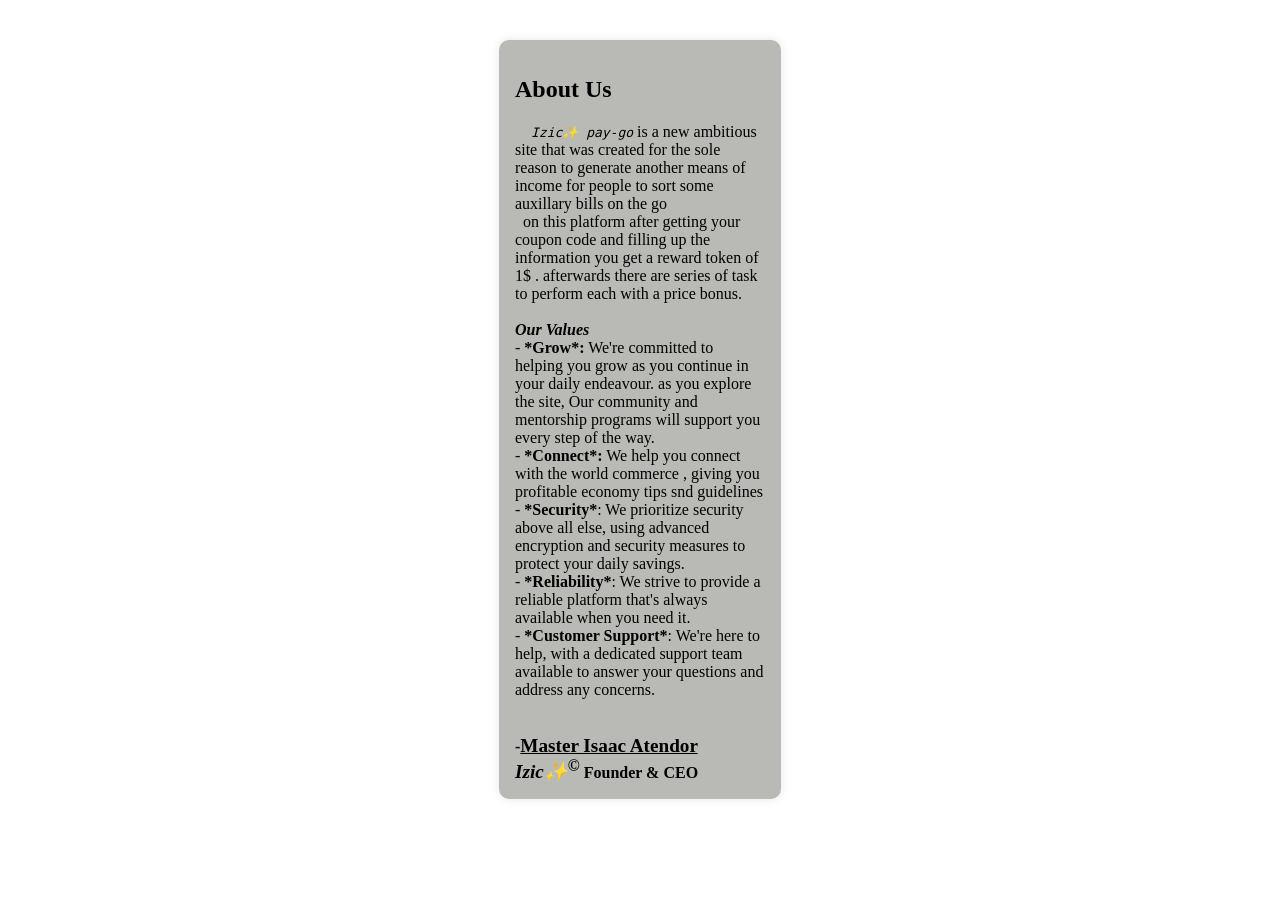
==== about.html @ 350840ff "Add files via upload" ====
<!DOCTYPE html>
<html lang="en">
<head>
    <meta charset="UTF-8">
    <meta name="viewport" content="width=device-width, initial-scale=1">
    <title>Page title</title>
    <link rel="stylesheet" href="syle.css">
</head>
<body>
       <main>
    <section id="about">
            <h1>About Us</h1>
 &nbsp &nbsp <em><kbd>Izic✨ pay-go</kbd></em> is a new ambitious site that was created for the sole reason to generate another means of income for  people to sort some auxillary bills on the go 
 <br>
 &nbsp on this platform after getting your   coupon code and filling up the information you get a reward token of 1$ . afterwards there are  series of task to perform each with a price bonus.
<br><br>
<em><b>Our Values</b></em>
<br>
- <b>*Grow*:</b> We're committed to helping you grow as you continue in your daily endeavour. as you explore the site,  Our community and mentorship programs will support you every step of the way.
<br>
- <b>*Connect*:</b> We help you connect with the world commerce , giving you profitable economy tips snd guidelines 

<br>
- <b>*Security*</b>: We prioritize security above all else, using advanced encryption and security measures to protect your daily savings.<br>
- <b> *Reliability*</b>: We strive to provide a reliable platform that's always available when you need it.<br>
- <b>*Customer Support*</b>: We're here to help, with a dedicated support team available to answer your questions and address any concerns.

<br>
<br><br>
<strong>
-<big><u>Master Isaac Atendor</u> <em>Izic✨<sup>©</sup></em></big> Founder & CEO </strong>
        </section>
        </main>
</body>
</html>



<style>
    main{
       display: flex;
      flex-direction: column;
      align-items: center;
      padding: 2em;
} 

  section{
  background-color: #24271751;
  padding: 1em;
  margin-bottom: 10px;
  border-radius: 10px;
  box-shadow: 0 0 10px rgba(0, 0, 0, 0.1);
  width: 250px;
} 
</style>
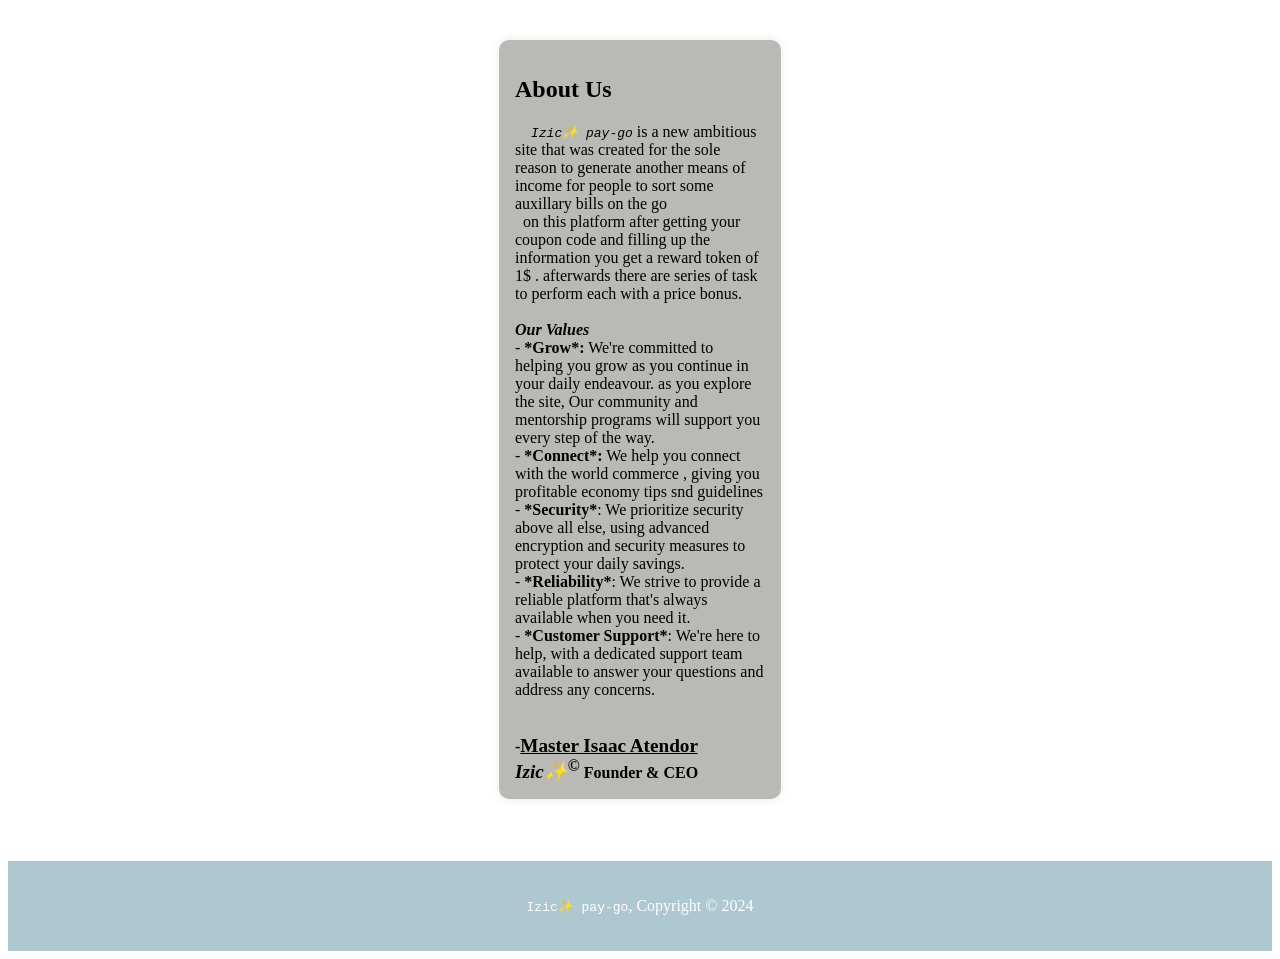
==== commit 4b50704a: "Add files via upload" ====
--- a/about.html
+++ b/about.html
@@ -3,7 +3,7 @@
 <head>
     <meta charset="UTF-8">
     <meta name="viewport" content="width=device-width, initial-scale=1">
-    <title>Page title</title>
+    <title>paying site</title>
     <link rel="stylesheet" href="syle.css">
 </head>
 <body>
@@ -31,6 +31,9 @@
 -<big><u>Master Isaac Atendor</u> <em>Izic✨<sup>©</sup></em></big> Founder & CEO </strong>
         </section>
         </main>
+        <footer>
+      <p><kbd>Izic✨ pay-go</kbd>, Copyright &copy; 2024</p>
+    </footer>
 </body>
 </html>
 
@@ -51,5 +54,12 @@
   border-radius: 10px;
   box-shadow: 0 0 10px rgba(0, 0, 0, 0.1);
   width: 250px;
+}
+footer{
+  padding:20px;
+  margin-top:20px;
+  color:#ffffff;
+  background-color: #aec8d1;
+  text-align: center;
 } 
 </style>
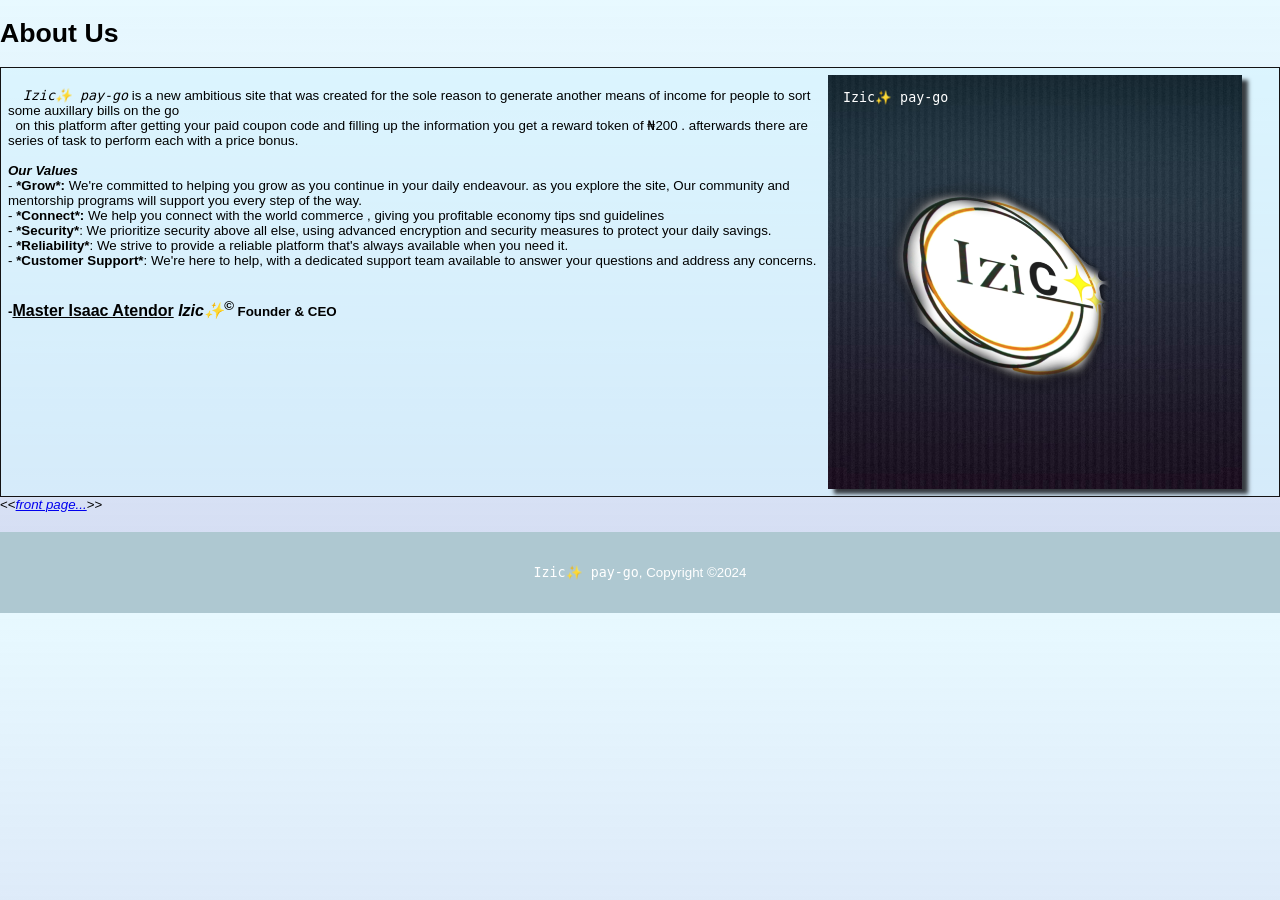
==== commit c06d8683: "Add files via upload" ====
--- a/about.html
+++ b/about.html
@@ -5,14 +5,19 @@
     <meta name="viewport" content="width=device-width, initial-scale=1">
     <title>paying site</title>
     <link rel="stylesheet" href="syle.css">
+    <link rel="icon" href="izic.jpg">
 </head>
 <body>
-       <main>
+   <hearder><h1>About Us</h1></header>
+  <header>
+    <div class="float"><kbd>Izic✨ pay-go</kbd></div>
+    <p>
+        <main>
     <section id="about">
-            <h1>About Us</h1>
+            
  &nbsp &nbsp <em><kbd>Izic✨ pay-go</kbd></em> is a new ambitious site that was created for the sole reason to generate another means of income for  people to sort some auxillary bills on the go 
  <br>
- &nbsp on this platform after getting your   coupon code and filling up the information you get a reward token of 1$ . afterwards there are  series of task to perform each with a price bonus.
+ &nbsp on this platform after getting your  paid coupon code and filling up the information you get a reward token of ₦200 . afterwards there are  series of task to perform each with a price bonus.
 <br><br>
 <em><b>Our Values</b></em>
 <br>
@@ -31,35 +36,53 @@
 -<big><u>Master Isaac Atendor</u> <em>Izic✨<sup>©</sup></em></big> Founder & CEO </strong>
         </section>
         </main>
+    </p>
+  </header>
+<<<a href="index.html"><i>front page...</i></a>>>
+       
         <footer>
-      <p><kbd>Izic✨ pay-go</kbd>, Copyright &copy; 2024</p>
-    </footer>
+      <p><kbd>Izic✨ pay-go</kbd>, Copyright &copy;2024</p>
+    </footer> 
 </body>
 </html>
 
-
+ 
 
 <style>
-    main{
-       display: flex;
-      flex-direction: column;
-      align-items: center;
-      padding: 2em;
-} 
+   body {
+    font-size: 10pt;
+    box-sizing: border-box;
+    margin: 0;
+    padding: 0;
+    font-family: Arial, Helvetica, sans-serif;
+  background: -moz-linear-gradient(top, #d5f4ff8f 0%, #c6d0eec4 100%); 
+  background: -webkit-linear-gradient(top, #d5f4ff8f 0%, #c6d0eec4 100%);
+ background: linear-gradient(top, #d5f4ff8f 0%, #c6d0eec4 100%);
+}
+header{
+  background: #d5f4ff8f;
+  padding: 7px;
+  border: 1px solid #131213;
+  display: flow-root;
+}
+.float{
+  background: #211924;
+  background-image: url('izic.jpg');
+  background-size: cover;
+  color: #fff;
+  padding: 15px;
+  height: 30vw;
+  width: 30vw;
+  float: right;
+  margin: 0 30px 0 10px;
+  box-shadow: 6px 5px 4px #1B1C20D9 ;
+}
 
-  section{
-  background-color: #24271751;
-  padding: 1em;
-  margin-bottom: 10px;
-  border-radius: 10px;
-  box-shadow: 0 0 10px rgba(0, 0, 0, 0.1);
-  width: 250px;
-}
-footer{
+  footer{
   padding:20px;
   margin-top:20px;
   color:#ffffff;
   background-color: #aec8d1;
   text-align: center;
 } 
-</style>+ </style> 
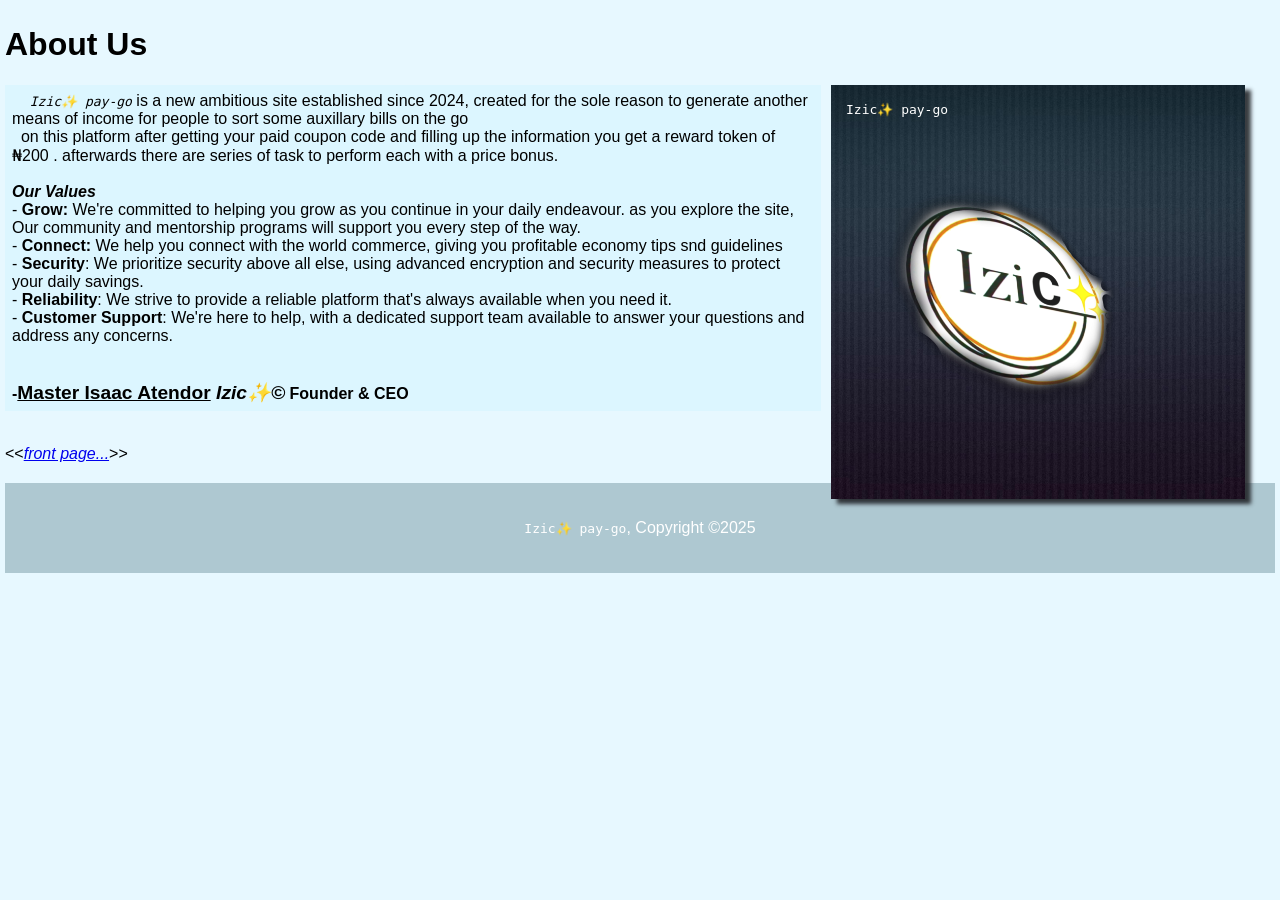
==== commit b22eca2c: "Add files via upload" ====
--- a/about.html
+++ b/about.html
@@ -1,88 +1,87 @@
 <!DOCTYPE html>
 <html lang="en">
+
 <head>
-    <meta charset="UTF-8">
-    <meta name="viewport" content="width=device-width, initial-scale=1">
-    <title>paying site</title>
-    <link rel="stylesheet" href="syle.css">
-    <link rel="icon" href="izic.jpg">
+   <meta charset="UTF-8">
+   <meta name="viewport" content="width=device-width, initial-scale=1">
+   <title>paying site</title>
+   <link rel="stylesheet" href="syle.css">
+   <link rel="icon" href="izic.jpg">
 </head>
+
 <body>
-   <hearder><h1>About Us</h1></header>
-  <header>
-    <div class="float"><kbd>Izic✨ pay-go</kbd></div>
-    <p>
-        <main>
-    <section id="about">
-            
- &nbsp &nbsp <em><kbd>Izic✨ pay-go</kbd></em> is a new ambitious site that was created for the sole reason to generate another means of income for  people to sort some auxillary bills on the go 
- <br>
- &nbsp on this platform after getting your  paid coupon code and filling up the information you get a reward token of ₦200 . afterwards there are  series of task to perform each with a price bonus.
-<br><br>
-<em><b>Our Values</b></em>
-<br>
-- <b>*Grow*:</b> We're committed to helping you grow as you continue in your daily endeavour. as you explore the site,  Our community and mentorship programs will support you every step of the way.
-<br>
-- <b>*Connect*:</b> We help you connect with the world commerce , giving you profitable economy tips snd guidelines 
+      <h1>About Us</h1>
+         <div class="float"><kbd>Izic✨ pay-go</kbd></div>
+         <p>
+         <main>
+            <section id="about">
+               
+               &nbsp &nbsp <em><kbd>Izic✨ pay-go</kbd></em> is a new ambitious site established since 2024,  created for the sole reason to generate another means of income for people to sort some auxillary bills on the go
+               <br>
+               &nbsp on this platform after getting your paid coupon code and filling up the information you get a reward token of ₦200 . afterwards there are series of task to perform each with a price bonus.
+               <br><br>
+               <em><b>Our Values</b></em>
+               <br>
+               - <b>Grow:</b> We're committed to helping you grow as you continue in your daily endeavour. as you explore the site, Our community and mentorship programs will support you every step of the way.
+               <br>
+               - <b>Connect:</b> We help you connect with the world commerce, giving you profitable economy tips snd guidelines
+               
+               <br>
+               - <b>Security</b>: We prioritize security above all else, using advanced encryption and security measures to protect your daily savings.<br>
+               - <b> Reliability</b>: We strive to provide a reliable platform that's always available when you need it.<br>
+               - <b>Customer Support</b>: We're here to help, with a dedicated support team available to answer your questions and address any concerns.
+               
+               <br>
+               <br><br>
+               <strong>
+                  -<big><u>Master Isaac Atendor</u> <em>Izic✨&copy;</em></big> Founder & CEO </strong>
+            </section>
+         </main>
+         </p>
+      <br />
+      <<<a href="index.html"><i>front page...</i></a>>>
+         
+         <footer>
+            <p><kbd>Izic✨ pay-go</kbd>, Copyright &copy;2025</p>
+         </footer>
+</body>
 
-<br>
-- <b>*Security*</b>: We prioritize security above all else, using advanced encryption and security measures to protect your daily savings.<br>
-- <b> *Reliability*</b>: We strive to provide a reliable platform that's always available when you need it.<br>
-- <b>*Customer Support*</b>: We're here to help, with a dedicated support team available to answer your questions and address any concerns.
-
-<br>
-<br><br>
-<strong>
--<big><u>Master Isaac Atendor</u> <em>Izic✨<sup>©</sup></em></big> Founder & CEO </strong>
-        </section>
-        </main>
-    </p>
-  </header>
-<<<a href="index.html"><i>front page...</i></a>>>
-       
-        <footer>
-      <p><kbd>Izic✨ pay-go</kbd>, Copyright &copy;2024</p>
-    </footer> 
-</body>
 </html>
 
- 
+
 
 <style>
    body {
-    font-size: 10pt;
-    box-sizing: border-box;
-    margin: 0;
-    padding: 0;
-    font-family: Arial, Helvetica, sans-serif;
-  background: -moz-linear-gradient(top, #d5f4ff8f 0%, #c6d0eec4 100%); 
-  background: -webkit-linear-gradient(top, #d5f4ff8f 0%, #c6d0eec4 100%);
- background: linear-gradient(top, #d5f4ff8f 0%, #c6d0eec4 100%);
-}
-header{
-  background: #d5f4ff8f;
-  padding: 7px;
-  border: 1px solid #131213;
-  display: flow-root;
-}
-.float{
-  background: #211924;
-  background-image: url('izic.jpg');
-  background-size: cover;
-  color: #fff;
-  padding: 15px;
-  height: 30vw;
-  width: 30vw;
-  float: right;
-  margin: 0 30px 0 10px;
-  box-shadow: 6px 5px 4px #1B1C20D9 ;
-}
-
-  footer{
-  padding:20px;
-  margin-top:20px;
-  color:#ffffff;
-  background-color: #aec8d1;
-  text-align: center;
-} 
- </style> +         margin: 0;
+      padding: 5px;
+      font-family: Arial, Helvetica, sans-serif;
+      background-color: #d5f4ff8f;
+     }
+   
+   main{
+      background: #d5f4ff8f;
+      padding: 7px;
+      display: flow-root;
+   }
+   
+   .float {
+      background: #211924;
+      background-image: url('izic.jpg');
+      background-size: cover;
+      color: #fff;
+      padding: 15px;
+      height: 30vw;
+      width: 30vw;
+      float: right;
+      margin: 0 30px 0 10px;
+      box-shadow: 6px 5px 4px #1B1C20D9;
+   }
+   
+   footer {
+      padding: 20px;
+      margin-top: 20px;
+      color: #ffffff;
+      background-color: #aec8d1;
+      text-align: center;
+   }
+</style>
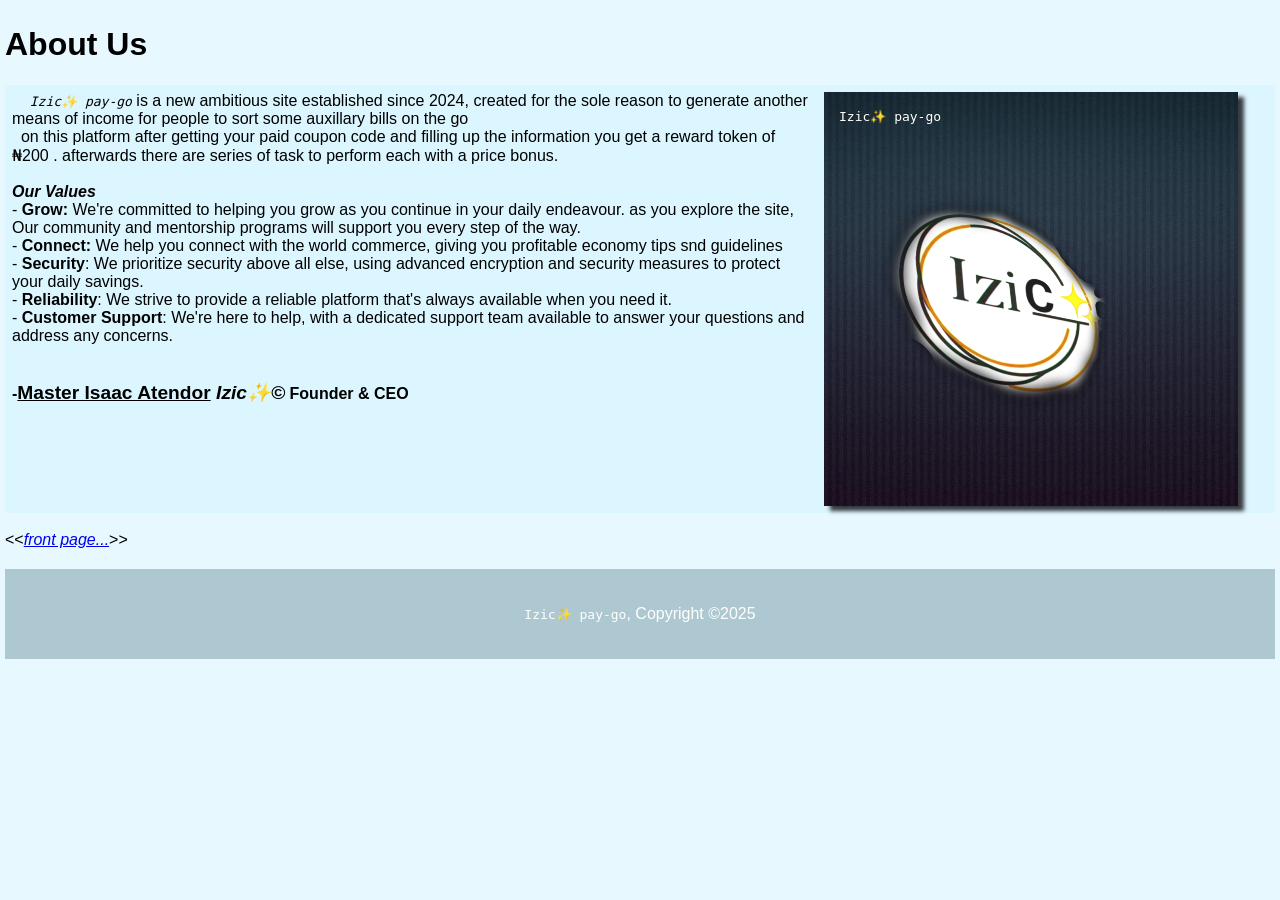
==== commit aff3fc8e: "about.html" ====
--- a/about.html
+++ b/about.html
@@ -11,9 +11,10 @@
 
 <body>
       <h1>About Us</h1>
+   <main>
          <div class="float"><kbd>Izic✨ pay-go</kbd></div>
-         <p>
-         <main>
+         
+         
             <section id="about">
                
                &nbsp &nbsp <em><kbd>Izic✨ pay-go</kbd></em> is a new ambitious site established since 2024,  created for the sole reason to generate another means of income for people to sort some auxillary bills on the go
@@ -37,7 +38,7 @@
                   -<big><u>Master Isaac Atendor</u> <em>Izic✨&copy;</em></big> Founder & CEO </strong>
             </section>
          </main>
-         </p>
+         
       <br />
       <<<a href="index.html"><i>front page...</i></a>>>
          
@@ -84,4 +85,4 @@
       background-color: #aec8d1;
       text-align: center;
    }
-</style>+</style>
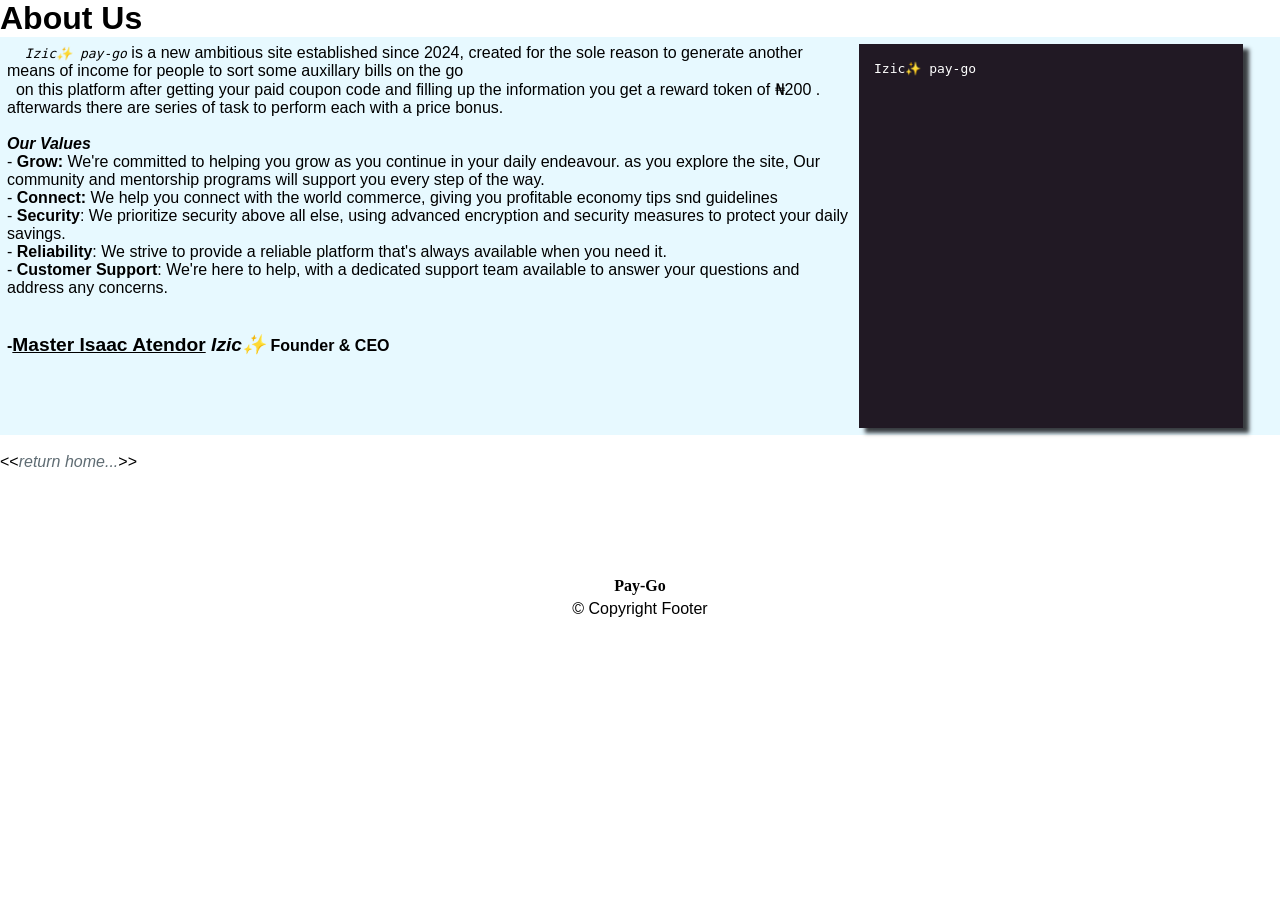
==== commit 6a040937: "Add files via upload" ====
--- a/about.html
+++ b/about.html
@@ -5,13 +5,13 @@
    <meta charset="UTF-8">
    <meta name="viewport" content="width=device-width, initial-scale=1">
    <title>paying site</title>
-   <link rel="stylesheet" href="syle.css">
-   <link rel="icon" href="izic.jpg">
+   <link rel="stylesheet" href="./style.css">
+   <link rel="icon" href="Image/izic.jpg">
 </head>
 
 <body>
       <h1>About Us</h1>
-   <main>
+   <main class="main_about">
          <div class="float"><kbd>Izic✨ pay-go</kbd></div>
          
          
@@ -35,54 +35,20 @@
                <br>
                <br><br>
                <strong>
-                  -<big><u>Master Isaac Atendor</u> <em>Izic✨&copy;</em></big> Founder & CEO </strong>
+                  -<big><u>Master Isaac Atendor</u> <em>Izic✨</em></big> Founder & CEO </strong>
             </section>
          </main>
          
       <br />
-      <<<a href="index.html"><i>front page...</i></a>>>
+      <<<a href="index.html"><i>return home...</i></a>>>
          
-         <footer>
-            <p><kbd>Izic✨ pay-go</kbd>, Copyright &copy;2025</p>
-         </footer>
+            <footer class="footer">
+            <h4>Pay-Go</h4>
+            <p>&copy; Copyright <span id="year">Footer</span></p>
+
+        </footer>
+   <script src="./script.js"></script>
 </body>
 
 </html>
 
-
-
-<style>
-   body {
-         margin: 0;
-      padding: 5px;
-      font-family: Arial, Helvetica, sans-serif;
-      background-color: #d5f4ff8f;
-     }
-   
-   main{
-      background: #d5f4ff8f;
-      padding: 7px;
-      display: flow-root;
-   }
-   
-   .float {
-      background: #211924;
-      background-image: url('izic.jpg');
-      background-size: cover;
-      color: #fff;
-      padding: 15px;
-      height: 30vw;
-      width: 30vw;
-      float: right;
-      margin: 0 30px 0 10px;
-      box-shadow: 6px 5px 4px #1B1C20D9;
-   }
-   
-   footer {
-      padding: 20px;
-      margin-top: 20px;
-      color: #ffffff;
-      background-color: #aec8d1;
-      text-align: center;
-   }
-</style>
--- a/style.css
+++ b/style.css
@@ -0,0 +1,566 @@
+*{
+  margin: 0;
+  padding: 0;
+  box-sizing: border-box;
+}
+body{
+  font-family: Arial, Helvetica, sans-serif;
+}
+
+  /* || header */
+   nav {
+      color: #fff;
+      padding: 0.5em;
+      margin: 0;
+      display: grid;
+      justify-content: space-between;
+      align-items: center;
+      
+   }
+   
+   .hamburger-menu {
+      cursor: pointer;
+   }
+   
+   .hamburger-menu span {
+      display: block;
+      width: 40px;
+      height: 4px;
+      background-color: black;
+      margin-bottom: 5px;
+   }
+   
+   ul {
+      list-style: none;
+      margin: 0;
+      padding: 0;
+      display: none;
+   }
+   
+   li {
+      margin-bottom: 10px;
+   }
+   
+   a {
+      color: #46555ddd;
+      text-decoration: none;
+   }
+
+   .show {
+      display: block !important;
+   }
+   
+   img {
+      float: right;
+      border: 0.5px solid darkcyan;
+      border-radius: 55px 45px;
+      width: 50px;
+      aspect-ratio: 10/7;
+      color: #fff;
+      box-shadow: 5px 4px 3px #1B1C20D9 ;
+
+   }
+
+   /* .... */
+
+.container {
+    background-color: rgba(192, 192, 192, 0.616);
+    color: rgb(0, 0, 0);
+    display: flex;
+    justify-content: flex-start;
+    flex-flow: column nowrap;
+    min-height: 100vh;
+    width: 100%;
+    box-shadow: 0px 0px 5px rgb(41, 41, 41);
+}
+
+
+.main {
+    flex-grow: 1;
+    display: flex;
+    flex-flow: column nowrap;
+}
+
+
+/* || index.html */
+.showcase  {
+    display: flex;
+    justify-content: center;
+    align-items: center;
+    flex-flow: column nowrap;
+    min-height: 300px;
+    margin: 2em 0;
+    background-image: url("./Image/showcase.jpg");
+    background-size: cover;
+    background-position: center;
+    background-repeat: no-repeat;
+    color: white;
+}
+
+.start {
+    margin-bottom: 1em;
+}
+
+.showcase h2 {
+    margin: 0.7em 0;
+    text-align: center;
+    font-size: 2em;
+    text-transform: capitalize;
+}
+
+.showcase h3 {
+    font-size: 1.6rem;
+    margin: 0.7em 0 0.3em 0;
+    text-align: center;
+}
+
+.showcase p {
+    font-size: 1.4rem;
+    margin: var(--MARGIN);
+    text-align: center;
+}
+
+.showcase h2,
+.showcase h3,
+.showcase p {
+    text-shadow: 0 2px 6px hsl(0, 0%, 0%);
+}
+
+.showcase_start_link:visited,
+.showcase_start_link:active {
+    color: rgb(255, 255, 255);
+    font-family: Arial, Helvetica, sans-serif;
+    text-decoration: underline;
+}
+
+
+
+.info {
+    padding: 1em;
+    font-size: 1.2em;
+    text-align: justify;
+    border-radius: 0.5rem;
+    box-shadow: 0px 0px 3px rgb(255, 255, 255);
+    margin: 0.4em;
+}
+
+.info p{
+    margin: 0.4em;
+    text-indent: 5%;
+}
+
+.info_link:visited,
+.info_link:active {
+    color: black;
+    font-family: Arial, Helvetica, sans-serif;
+    text-decoration: underline;
+}
+ 
+.money,
+.cash,
+.spend {
+    min-height: 400px;
+    display: flex;
+    flex-direction: column;
+    margin: 1.5em 0;
+    text-align: center;
+}
+
+.money h2,
+.cash h2,
+.spend h2,
+.details h2 {
+    text-shadow: 0 2px 6px hsl(0, 0%, 0%);
+    margin: 1em 0.5em 0.5em 0.5em;
+    font-weight: 700;
+    font-size: 2em;
+    color: hsl(0, 0%, 100%);
+}
+
+.money p,
+.cash p,
+.spend p,
+.details p {
+    margin: 0 0.8em 2rem 0.8em;
+    color: hsl(0, 0%, 100%);
+    font-size: 1.5rem;
+    text-shadow: 0 2px 6px hsl(0, 0%, 0%);
+    font-weight: 500;
+}
+
+.money {
+    justify-content: flex-end;
+    background-image: url("./Image/money.jpg");
+    background-size: cover;
+    background-position: center;
+    background-repeat: no-repeat;
+}
+
+.cash {
+    justify-content: flex-end;
+    background-image: url("./Image/cash.jpg");
+    background-size: cover;
+    background-position: center;
+    background-repeat: no-repeat;
+}
+
+.spend {
+    justify-content: flex-end;
+    background-image: url("./Image/spend.jpg");
+    background-size: cover;
+    background-position: center;
+    background-repeat: no-repeat;
+}
+
+.details {
+    height: 500px;
+    position: relative;
+    display: flex;
+    flex-direction: column;
+    margin: 1.5em 0;
+    text-align: center;
+}
+
+.details figure {
+    width: 100%;
+    height: 100%;   
+}
+
+.details img {
+    opacity: 0.5;
+    width: 100%;
+    height: 100%;  
+}
+
+.details_content {
+    position: absolute;
+    bottom: 0;
+    left: o;
+}
+
+.details_content p,
+.details_content h2 {
+    color: rgb(0, 0, 0);
+    text-shadow: none;
+}
+
+.details_link:visited,
+.details_link:active {
+    color: rgb(255, 255, 255);
+    font-family: Arial, Helvetica, sans-serif;
+    text-decoration: underline;
+}
+
+.details p {
+    text-shadow: 2px 2px 6px hsl(0, 0%, 0%);
+}
+
+.back_to_top a{
+    font-size: 2rem;
+    display: inline-block;
+    margin: 0 0 0.5em 0.5em;
+    text-shadow: 2px 2px 9px hsl(0, 0%, 0%);
+    color: hsl(0, 0%, 100%);
+    font-weight: 900;
+    transition: all ease 1s;
+}
+
+.back_to_top a:hover {
+    transform: translateY(-10px);
+}
+
+
+/* || signup.html */
+   input {
+      width: 250px;
+      height: 40px;
+      border-radius: 10px;
+      box-shadow: 1px 1px 5px slategrey;
+      border: none;
+      margin-top: 1rem;
+      margin-left: 3%;
+      padding-left: 8px;
+      outline: none;
+   }
+   
+   button {
+      width: 150px;
+      height: 40px;
+      border-radius: 10px;
+      box-shadow: 1px 1px 7px slategrey;
+      border: none;
+      margin-top: 1rem;
+      margin-left: 3%;
+      padding-left: 8px;
+      color: #93b4c4fa;
+      font-size: 20px;
+      font-weight: bold;
+      text-align: center;
+      cursor: pointer;
+   }
+   
+   #get {
+      width: 130px;
+      height: 40px;
+      border-radius: 10px;
+      box-shadow: 1px 1px 7px black;
+      border: none;
+      margin-top: 1rem;
+      margin-left: 4%;
+      padding-left: 8px;
+      font-size: 16px;
+      font-weight: bold;
+      text-align: center;
+      cursor: pointer;
+      background-color: #93b4c4fa;
+      transition: all 0.3s ease;
+      animation: color-change 5s infinite;
+   }
+   
+   @keyframes color-change {
+      0% {
+         background-color: #93b4c4fa;
+      }
+      25% {
+         background-color: yellow;
+      }
+      50% {
+         background-color: #93b4c4fa;
+      }
+      75% {
+         background-color: white;
+      }
+      100% {
+         background-color: cyan;
+      }
+      
+   }
+   
+   #click {
+      width: 20px;
+      height: 20px;
+      border-radius: 10px;
+      box-shadow: 1px 1px 7px black;
+      border: none;
+      margin-top: 0.5rem;
+      margin-left: 0.5rem;
+      padding-left: 8px;
+   }
+   
+   select {
+      background-color: #24271751;
+      padding: 1em;
+      margin-bottom: 10px;
+      border-radius: 10px;
+      height: 40px;
+      width: 267px;
+      border-radius: 10px;
+      box-shadow: 1px 1px 7px black;
+      border: none;
+      margin-top: 1rem;
+      margin-left: 2%;
+   }
+   
+   fieldset {
+    margin-top: 1.5rem;
+    margin-left: 25vw;
+    margin-right: 25vw;
+    display: flex;
+    flex-wrap: nowrap;
+    justify-content: space-between;
+    align-items: center;
+    justify-content: center;
+    text-align: center;
+      border-radius: 5px;
+      /* width: 50%; */
+   }
+   
+   #gc {
+      font-size: 20px;
+   }
+
+   #signin {
+      font-size: 27px;
+      color: green;
+   }
+
+/* ||main.html */
+.allMain{
+      background-color: #d5f4ff8f;
+
+}
+
+#welcome_h1{
+    text-align: center;
+}
+
+ #click {
+      float: right;
+      margin-right: 10vw;
+   }
+   
+   #a_main {
+      text-decoration: none;
+      color: orange;
+   }
+   
+   .progress-bar {
+      width: 90%;
+      height: 20px;
+      background: #ecf0f1;
+      border-radius: 10px;
+      margin: 10px 0;
+   }
+   
+   .progress-fill {
+      height: 100%;
+      background: #3498db;
+      border-radius: 10px;
+      transition: width 0.5s ease;
+   }
+   
+   .filter-buttons {
+      margin: 20px 0;
+      text-align: center;
+   }
+   
+   .filter-button {
+      margin: 20px;
+      padding: 8px 15px;
+      border: none;
+      border-radius: 5px;
+      cursor: pointer;
+   }
+   
+   #wah {
+      color: green;
+   }
+   
+   .reward-store-button {
+      position: fixed;
+      /* bottom: 5px; */
+      right: 20px;
+      padding: 15px;
+      background: #e67e22;
+      color: white;
+      border-radius: 50%;
+      cursor: pointer;
+   }
+   
+    #task {
+      float: left;
+      font-family: cursive;
+   }
+   
+   #dailyTask{
+      color: orange;
+   }
+   
+   #a_daily{
+    text-decoration: none;  
+    color: black;
+   }
+   
+   #socialTask {
+      color: orange;
+   }
+ #creativeTask {
+      color: orange;
+   }
+   
+
+   /* ||contact.html */
+.care_container{
+  width: 100%;
+  margin: auto;
+  overflow: hidden;
+}
+#customer_care{
+  min-height: 500px;
+  background-image: url("./Image/chart.jpg");
+  background-position: center;
+  background-size: cover;
+  text-align: center;
+  color:  #0e2b54ad;
+}
+#customer_care h1{
+  margin-top: 170px;
+  font-size: 35px;
+  margin-bottom:10px;
+  text-shadow: black;
+
+}
+#customer_care p{
+  font-size: 15px;
+  color: #0b4782dc;
+  text-shadow: black;
+
+}
+
+
+/* ||about.html */
+  .main_about{
+      background-color: #d5f4ff8f;
+      padding: 7px;
+      display: flow-root;
+   }
+   
+   .float {
+      background: #211924;
+      background-image: url('Image/izic.jpg');
+      background-size: cover;
+      color: #fff;
+      padding: 15px;
+      height: 30vw;
+      width: 30vw;
+      float: right;
+      margin: 0 30px 0 10px;
+      box-shadow: 6px 5px 4px #1B1C20D9;
+   }
+ 
+
+
+ /* || footer */
+.footer {
+    margin: 1vh;
+    margin-top: 10vh;
+    display: flex;
+    flex-wrap: nowrap;
+    justify-content: space-between;
+    align-items: center;
+    justify-content: center;
+    flex-direction: column;
+}
+
+.footer h4 {
+    margin: 1em 0 0.3em 0;
+    font-family: cursive;
+}
+
+.footer_links {
+    display: flex;
+    gap: 5%;
+    justify-content: center;
+    width: 100%;
+    margin: 1rem;
+}
+
+.footer_img {
+    width: 2.5rem;
+    height: 2.5rem;
+    border-radius: 50%;
+    box-shadow: 0px 0px 2px white;
+    transition: all linear 0.5s;
+    opacity: 0.7;
+    box-shadow: 0px 0px 10px rgb(124, 124, 124);
+}
+
+.footer_img:hover {
+    opacity: 1;
+}
+
+.footer figcaption {
+    position: absolute;
+    left: -1000px;
+}
+
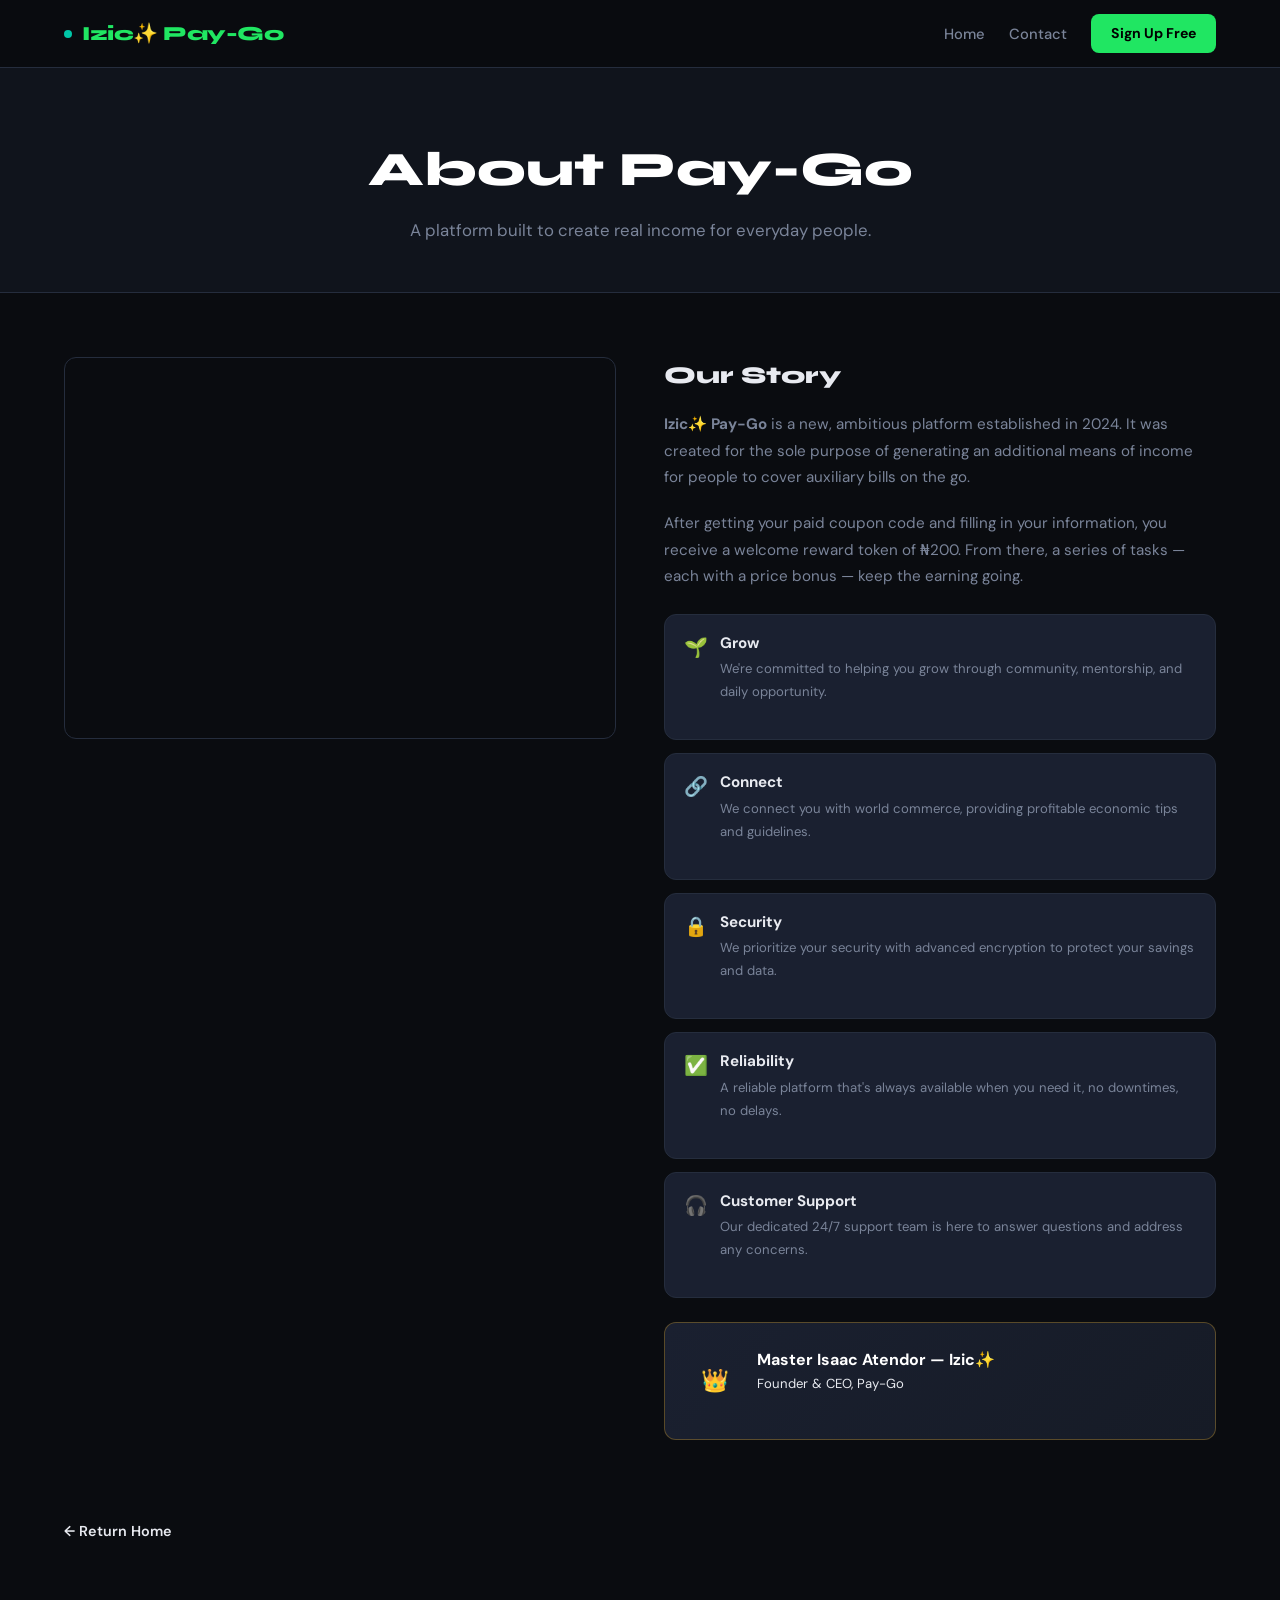
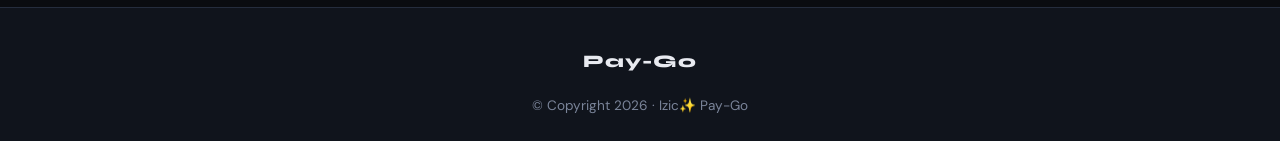
==== commit e1043083: "Add files via upload" ====
--- a/about.html
+++ b/about.html
@@ -1,54 +1,101 @@
 <!DOCTYPE html>
 <html lang="en">
+<head>
+  <meta charset="UTF-8">
+  <meta name="viewport" content="width=device-width, initial-scale=1">
+  <title>About Us — Pay-Go</title>
+  <link rel="stylesheet" href="./style.css">
+  <link rel="icon" href="./Image/izic.jpg">
+</head>
+<body class="about-page">
 
-<head>
-   <meta charset="UTF-8">
-   <meta name="viewport" content="width=device-width, initial-scale=1">
-   <title>paying site</title>
-   <link rel="stylesheet" href="./style.css">
-   <link rel="icon" href="Image/izic.jpg">
-</head>
+  <!-- Header -->
+  <header>
+    <div class="nav-brand">
+      <span class="brand-dot"></span>
+      Izic✨ Pay-Go
+    </div>
+    <nav>
+      <ul>
+        <li><a href="index.html">Home</a></li>
+        <li><a href="contact.html">Contact</a></li>
+        <li><a href="singup.html" class="nav-cta">Sign Up Free</a></li>
+      </ul>
+      <div class="hamburger-menu">
+        <span></span><span></span><span></span>
+      </div>
+    </nav>
+  </header>
 
-<body>
-      <h1>About Us</h1>
-   <main class="main_about">
-         <div class="float"><kbd>Izic✨ pay-go</kbd></div>
-         
-         
-            <section id="about">
-               
-               &nbsp &nbsp <em><kbd>Izic✨ pay-go</kbd></em> is a new ambitious site established since 2024,  created for the sole reason to generate another means of income for people to sort some auxillary bills on the go
-               <br>
-               &nbsp on this platform after getting your paid coupon code and filling up the information you get a reward token of ₦200 . afterwards there are series of task to perform each with a price bonus.
-               <br><br>
-               <em><b>Our Values</b></em>
-               <br>
-               - <b>Grow:</b> We're committed to helping you grow as you continue in your daily endeavour. as you explore the site, Our community and mentorship programs will support you every step of the way.
-               <br>
-               - <b>Connect:</b> We help you connect with the world commerce, giving you profitable economy tips snd guidelines
-               
-               <br>
-               - <b>Security</b>: We prioritize security above all else, using advanced encryption and security measures to protect your daily savings.<br>
-               - <b> Reliability</b>: We strive to provide a reliable platform that's always available when you need it.<br>
-               - <b>Customer Support</b>: We're here to help, with a dedicated support team available to answer your questions and address any concerns.
-               
-               <br>
-               <br><br>
-               <strong>
-                  -<big><u>Master Isaac Atendor</u> <em>Izic✨</em></big> Founder & CEO </strong>
-            </section>
-         </main>
-         
-      <br />
-      <<<a href="index.html"><i>return home...</i></a>>>
-         
-            <footer class="footer">
-            <h4>Pay-Go</h4>
-            <p>&copy; Copyright <span id="year">Footer</span></p>
+  <div class="page-hero">
+    <h1>About Pay-Go</h1>
+    <p>A platform built to create real income for everyday people.</p>
+  </div>
 
-        </footer>
-   <script src="./script.js"></script>
+  <div class="about-body">
+    <div class="about-img">
+      <div class="about-img-inner"></div>
+    </div>
+    <div class="about-text">
+      <h2>Our Story</h2>
+      <p><strong>Izic✨ Pay-Go</strong> is a new, ambitious platform established in 2024. It was created for the sole purpose of generating an additional means of income for people to cover auxiliary bills on the go.</p>
+      <p>After getting your paid coupon code and filling in your information, you receive a welcome reward token of ₦200. From there, a series of tasks — each with a price bonus — keep the earning going.</p>
+
+      <div class="values-list">
+        <div class="value-item">
+          <span class="vi-icon">🌱</span>
+          <div class="vi-body">
+            <h4>Grow</h4>
+            <p>We're committed to helping you grow through community, mentorship, and daily opportunity.</p>
+          </div>
+        </div>
+        <div class="value-item">
+          <span class="vi-icon">🔗</span>
+          <div class="vi-body">
+            <h4>Connect</h4>
+            <p>We connect you with world commerce, providing profitable economic tips and guidelines.</p>
+          </div>
+        </div>
+        <div class="value-item">
+          <span class="vi-icon">🔒</span>
+          <div class="vi-body">
+            <h4>Security</h4>
+            <p>We prioritize your security with advanced encryption to protect your savings and data.</p>
+          </div>
+        </div>
+        <div class="value-item">
+          <span class="vi-icon">✅</span>
+          <div class="vi-body">
+            <h4>Reliability</h4>
+            <p>A reliable platform that's always available when you need it, no downtimes, no delays.</p>
+          </div>
+        </div>
+        <div class="value-item">
+          <span class="vi-icon">🎧</span>
+          <div class="vi-body">
+            <h4>Customer Support</h4>
+            <p>Our dedicated 24/7 support team is here to answer questions and address any concerns.</p>
+          </div>
+        </div>
+      </div>
+
+      <div class="founder-card">
+        <div class="founder-avatar">👑</div>
+        <div class="founder-info">
+          <h4>Master Isaac Atendor — Izic✨</h4>
+          <p>Founder &amp; CEO, Pay-Go</p>
+        </div>
+      </div>
+    </div>
+  </div>
+
+  <a href="index.html" class="return-home">← Return Home</a>
+
+  <footer class="footer">
+    <h4>Pay-Go</h4>
+    <p>&copy; Copyright <span id="year"></span> · Izic✨ Pay-Go</p>
+  </footer>
+
+  <script src="./script.js"></script>
 </body>
-
 </html>
-
--- a/style.css
+++ b/style.css
@@ -1,566 +1,1222 @@
-*{
-  margin: 0;
-  padding: 0;
-  box-sizing: border-box;
-}
-body{
-  font-family: Arial, Helvetica, sans-serif;
-}
-
-  /* || header */
-   nav {
-      color: #fff;
-      padding: 0.5em;
-      margin: 0;
-      display: grid;
-      justify-content: space-between;
-      align-items: center;
-      
-   }
-   
-   .hamburger-menu {
-      cursor: pointer;
-   }
-   
-   .hamburger-menu span {
-      display: block;
-      width: 40px;
-      height: 4px;
-      background-color: black;
-      margin-bottom: 5px;
-   }
-   
-   ul {
-      list-style: none;
-      margin: 0;
-      padding: 0;
-      display: none;
-   }
-   
-   li {
-      margin-bottom: 10px;
-   }
-   
-   a {
-      color: #46555ddd;
-      text-decoration: none;
-   }
-
-   .show {
-      display: block !important;
-   }
-   
-   img {
-      float: right;
-      border: 0.5px solid darkcyan;
-      border-radius: 55px 45px;
-      width: 50px;
-      aspect-ratio: 10/7;
-      color: #fff;
-      box-shadow: 5px 4px 3px #1B1C20D9 ;
-
-   }
-
-   /* .... */
-
-.container {
-    background-color: rgba(192, 192, 192, 0.616);
-    color: rgb(0, 0, 0);
-    display: flex;
-    justify-content: flex-start;
-    flex-flow: column nowrap;
-    min-height: 100vh;
-    width: 100%;
-    box-shadow: 0px 0px 5px rgb(41, 41, 41);
-}
-
-
-.main {
-    flex-grow: 1;
-    display: flex;
-    flex-flow: column nowrap;
-}
-
-
-/* || index.html */
-.showcase  {
-    display: flex;
-    justify-content: center;
-    align-items: center;
-    flex-flow: column nowrap;
-    min-height: 300px;
-    margin: 2em 0;
-    background-image: url("./Image/showcase.jpg");
-    background-size: cover;
-    background-position: center;
-    background-repeat: no-repeat;
-    color: white;
-}
-
-.start {
-    margin-bottom: 1em;
-}
-
-.showcase h2 {
-    margin: 0.7em 0;
-    text-align: center;
-    font-size: 2em;
-    text-transform: capitalize;
-}
-
-.showcase h3 {
-    font-size: 1.6rem;
-    margin: 0.7em 0 0.3em 0;
-    text-align: center;
-}
-
-.showcase p {
-    font-size: 1.4rem;
-    margin: var(--MARGIN);
-    text-align: center;
-}
-
-.showcase h2,
-.showcase h3,
-.showcase p {
-    text-shadow: 0 2px 6px hsl(0, 0%, 0%);
-}
-
-.showcase_start_link:visited,
-.showcase_start_link:active {
-    color: rgb(255, 255, 255);
-    font-family: Arial, Helvetica, sans-serif;
-    text-decoration: underline;
-}
-
-
-
-.info {
-    padding: 1em;
-    font-size: 1.2em;
-    text-align: justify;
-    border-radius: 0.5rem;
-    box-shadow: 0px 0px 3px rgb(255, 255, 255);
-    margin: 0.4em;
-}
-
-.info p{
-    margin: 0.4em;
-    text-indent: 5%;
-}
-
-.info_link:visited,
-.info_link:active {
-    color: black;
-    font-family: Arial, Helvetica, sans-serif;
-    text-decoration: underline;
-}
- 
-.money,
-.cash,
-.spend {
-    min-height: 400px;
-    display: flex;
-    flex-direction: column;
-    margin: 1.5em 0;
-    text-align: center;
-}
-
-.money h2,
-.cash h2,
-.spend h2,
-.details h2 {
-    text-shadow: 0 2px 6px hsl(0, 0%, 0%);
-    margin: 1em 0.5em 0.5em 0.5em;
-    font-weight: 700;
-    font-size: 2em;
-    color: hsl(0, 0%, 100%);
-}
-
-.money p,
-.cash p,
-.spend p,
-.details p {
-    margin: 0 0.8em 2rem 0.8em;
-    color: hsl(0, 0%, 100%);
-    font-size: 1.5rem;
-    text-shadow: 0 2px 6px hsl(0, 0%, 0%);
-    font-weight: 500;
-}
-
-.money {
-    justify-content: flex-end;
-    background-image: url("./Image/money.jpg");
-    background-size: cover;
-    background-position: center;
-    background-repeat: no-repeat;
-}
-
-.cash {
-    justify-content: flex-end;
-    background-image: url("./Image/cash.jpg");
-    background-size: cover;
-    background-position: center;
-    background-repeat: no-repeat;
-}
-
-.spend {
-    justify-content: flex-end;
-    background-image: url("./Image/spend.jpg");
-    background-size: cover;
-    background-position: center;
-    background-repeat: no-repeat;
-}
-
-.details {
-    height: 500px;
-    position: relative;
-    display: flex;
-    flex-direction: column;
-    margin: 1.5em 0;
-    text-align: center;
-}
-
-.details figure {
-    width: 100%;
-    height: 100%;   
-}
-
-.details img {
-    opacity: 0.5;
-    width: 100%;
-    height: 100%;  
-}
-
-.details_content {
-    position: absolute;
-    bottom: 0;
-    left: o;
-}
-
-.details_content p,
-.details_content h2 {
-    color: rgb(0, 0, 0);
-    text-shadow: none;
-}
-
-.details_link:visited,
-.details_link:active {
-    color: rgb(255, 255, 255);
-    font-family: Arial, Helvetica, sans-serif;
-    text-decoration: underline;
-}
-
-.details p {
-    text-shadow: 2px 2px 6px hsl(0, 0%, 0%);
-}
-
-.back_to_top a{
-    font-size: 2rem;
-    display: inline-block;
-    margin: 0 0 0.5em 0.5em;
-    text-shadow: 2px 2px 9px hsl(0, 0%, 0%);
-    color: hsl(0, 0%, 100%);
-    font-weight: 900;
-    transition: all ease 1s;
-}
-
-.back_to_top a:hover {
-    transform: translateY(-10px);
-}
-
-
-/* || signup.html */
-   input {
-      width: 250px;
-      height: 40px;
-      border-radius: 10px;
-      box-shadow: 1px 1px 5px slategrey;
-      border: none;
-      margin-top: 1rem;
-      margin-left: 3%;
-      padding-left: 8px;
-      outline: none;
-   }
-   
-   button {
-      width: 150px;
-      height: 40px;
-      border-radius: 10px;
-      box-shadow: 1px 1px 7px slategrey;
-      border: none;
-      margin-top: 1rem;
-      margin-left: 3%;
-      padding-left: 8px;
-      color: #93b4c4fa;
-      font-size: 20px;
-      font-weight: bold;
-      text-align: center;
-      cursor: pointer;
-   }
-   
-   #get {
-      width: 130px;
-      height: 40px;
-      border-radius: 10px;
-      box-shadow: 1px 1px 7px black;
-      border: none;
-      margin-top: 1rem;
-      margin-left: 4%;
-      padding-left: 8px;
-      font-size: 16px;
-      font-weight: bold;
-      text-align: center;
-      cursor: pointer;
-      background-color: #93b4c4fa;
-      transition: all 0.3s ease;
-      animation: color-change 5s infinite;
-   }
-   
-   @keyframes color-change {
-      0% {
-         background-color: #93b4c4fa;
-      }
-      25% {
-         background-color: yellow;
-      }
-      50% {
-         background-color: #93b4c4fa;
-      }
-      75% {
-         background-color: white;
-      }
-      100% {
-         background-color: cyan;
-      }
-      
-   }
-   
-   #click {
-      width: 20px;
-      height: 20px;
-      border-radius: 10px;
-      box-shadow: 1px 1px 7px black;
-      border: none;
-      margin-top: 0.5rem;
-      margin-left: 0.5rem;
-      padding-left: 8px;
-   }
-   
-   select {
-      background-color: #24271751;
-      padding: 1em;
-      margin-bottom: 10px;
-      border-radius: 10px;
-      height: 40px;
-      width: 267px;
-      border-radius: 10px;
-      box-shadow: 1px 1px 7px black;
-      border: none;
-      margin-top: 1rem;
-      margin-left: 2%;
-   }
-   
-   fieldset {
-    margin-top: 1.5rem;
-    margin-left: 25vw;
-    margin-right: 25vw;
-    display: flex;
-    flex-wrap: nowrap;
-    justify-content: space-between;
-    align-items: center;
-    justify-content: center;
-    text-align: center;
-      border-radius: 5px;
-      /* width: 50%; */
-   }
-   
-   #gc {
-      font-size: 20px;
-   }
-
-   #signin {
-      font-size: 27px;
-      color: green;
-   }
-
-/* ||main.html */
-.allMain{
-      background-color: #d5f4ff8f;
-
-}
-
-#welcome_h1{
-    text-align: center;
-}
-
- #click {
-      float: right;
-      margin-right: 10vw;
-   }
-   
-   #a_main {
-      text-decoration: none;
-      color: orange;
-   }
-   
-   .progress-bar {
-      width: 90%;
-      height: 20px;
-      background: #ecf0f1;
-      border-radius: 10px;
-      margin: 10px 0;
-   }
-   
-   .progress-fill {
-      height: 100%;
-      background: #3498db;
-      border-radius: 10px;
-      transition: width 0.5s ease;
-   }
-   
-   .filter-buttons {
-      margin: 20px 0;
-      text-align: center;
-   }
-   
-   .filter-button {
-      margin: 20px;
-      padding: 8px 15px;
-      border: none;
-      border-radius: 5px;
-      cursor: pointer;
-   }
-   
-   #wah {
-      color: green;
-   }
-   
-   .reward-store-button {
-      position: fixed;
-      /* bottom: 5px; */
-      right: 20px;
-      padding: 15px;
-      background: #e67e22;
-      color: white;
-      border-radius: 50%;
-      cursor: pointer;
-   }
-   
-    #task {
-      float: left;
-      font-family: cursive;
-   }
-   
-   #dailyTask{
-      color: orange;
-   }
-   
-   #a_daily{
-    text-decoration: none;  
-    color: black;
-   }
-   
-   #socialTask {
-      color: orange;
-   }
- #creativeTask {
-      color: orange;
-   }
-   
-
-   /* ||contact.html */
-.care_container{
-  width: 100%;
-  margin: auto;
-  overflow: hidden;
-}
-#customer_care{
-  min-height: 500px;
-  background-image: url("./Image/chart.jpg");
-  background-position: center;
-  background-size: cover;
-  text-align: center;
-  color:  #0e2b54ad;
-}
-#customer_care h1{
-  margin-top: 170px;
-  font-size: 35px;
-  margin-bottom:10px;
-  text-shadow: black;
-
-}
-#customer_care p{
-  font-size: 15px;
-  color: #0b4782dc;
-  text-shadow: black;
-
-}
-
-
-/* ||about.html */
-  .main_about{
-      background-color: #d5f4ff8f;
-      padding: 7px;
-      display: flow-root;
-   }
-   
-   .float {
-      background: #211924;
-      background-image: url('Image/izic.jpg');
-      background-size: cover;
-      color: #fff;
-      padding: 15px;
-      height: 30vw;
-      width: 30vw;
-      float: right;
-      margin: 0 30px 0 10px;
-      box-shadow: 6px 5px 4px #1B1C20D9;
-   }
- 
-
-
- /* || footer */
-.footer {
-    margin: 1vh;
-    margin-top: 10vh;
-    display: flex;
-    flex-wrap: nowrap;
-    justify-content: space-between;
-    align-items: center;
-    justify-content: center;
-    flex-direction: column;
-}
-
-.footer h4 {
-    margin: 1em 0 0.3em 0;
-    font-family: cursive;
-}
-
-.footer_links {
-    display: flex;
-    gap: 5%;
-    justify-content: center;
-    width: 100%;
-    margin: 1rem;
-}
-
-.footer_img {
-    width: 2.5rem;
-    height: 2.5rem;
-    border-radius: 50%;
-    box-shadow: 0px 0px 2px white;
-    transition: all linear 0.5s;
-    opacity: 0.7;
-    box-shadow: 0px 0px 10px rgb(124, 124, 124);
-}
-
-.footer_img:hover {
-    opacity: 1;
-}
-
-.footer figcaption {
-    position: absolute;
-    left: -1000px;
-}
-
+/* =============================================
+   PAY-GO — GLOBAL STYLES
+   Design: Dark finance theme, green accents
+   ============================================= */
+
+@import url('https://fonts.googleapis.com/css2?family=Syne:wght@400;600;700;800&family=DM+Sans:ital,wght@0,300;0,400;0,500;1,300&display=swap');
+
+/* ── Variables ── */
+:root {
+  --bg:        #0a0c10;
+  --bg2:       #10141c;
+  --bg3:       #161b26;
+  --card:      #1a2030;
+  --green:      #20e662;
+  --green2:     #11e669;
+  --teal:      #00c6a7;
+  --text:      #e8eaf0;
+  --muted:     #7a8499;
+  --border:    #252d3d;
+  --radius:    12px;
+  --shadow:    0 8px 32px rgba(0,0,0,0.45);
+  --font-head: 'Syne', sans-serif;
+  --font-body: 'DM Sans', sans-serif;
+  --nav-h:     68px;
+}
+
+/* ── Reset ── */
+*, *::before, *::after { margin: 0; padding: 0; box-sizing: border-box; }
+
+html { scroll-behavior: smooth; }
+
+body {
+  font-family: var(--font-body);
+  background: var(--bg);
+  color: var(--text);
+  line-height: 1.6;
+  min-height: 100vh;
+  overflow-x: hidden;
+}
+
+a { color: inherit; text-decoration: none; }
+img { max-width: 100%; display: block; }
+ul { list-style: none; }
+
+/* ── Scrollbar ── */
+::-webkit-scrollbar { width: 6px; }
+::-webkit-scrollbar-track { background: var(--bg); }
+::-webkit-scrollbar-thumb { background: var(--border); border-radius: 3px; }
+
+/* =============================================
+   HEADER / NAV
+   ============================================= */
+header {
+  position: sticky;
+  top: 0;
+  z-index: 100;
+  height: var(--nav-h);
+  background: rgba(10,12,16,0.92);
+  backdrop-filter: blur(14px);
+  -webkit-backdrop-filter: blur(14px);
+  border-bottom: 1px solid var(--border);
+  display: flex;
+  align-items: center;
+  padding: 0 5vw;
+  justify-content: space-between;
+}
+
+.nav-brand {
+  display: flex;
+  align-items: center;
+  gap: 10px;
+  font-family: var(--font-head);
+  font-weight: 800;
+  font-size: 1.25rem;
+  color: var(--green);
+  letter-spacing: -0.5px;
+}
+
+.nav-brand .brand-dot {
+  width: 8px; height: 8px;
+  background: var(--teal);
+  border-radius: 50%;
+  animation: pulse 2s infinite;
+}
+
+@keyframes pulse {
+  0%,100% { transform: scale(1); opacity:1; }
+  50% { transform: scale(1.5); opacity: 0.6; }
+}
+
+.nav-logo-img {
+  width: 38px; height: 38px;
+  border-radius: 50%;
+  object-fit: cover;
+  border: 2px solid var(--green);
+  cursor: pointer;
+  float: none;
+  box-shadow: 0 0 0 4px rgba(240,180,41,0.15);
+  aspect-ratio: 1/1;
+  transition: box-shadow 0.3s;
+}
+
+.nav-logo-img:hover { box-shadow: 0 0 0 6px rgba(240,180,41,0.3); }
+
+nav {
+  display: flex;
+  align-items: center;
+  gap: 2rem;
+  color: var(--text);
+  padding: 0;
+  margin: 0;
+}
+
+nav ul {
+  display: flex !important;
+  flex-direction: row;
+  align-items: center;
+  gap: 1.5rem;
+  list-style: none;
+}
+
+nav ul li a {
+  font-size: 0.92rem;
+  font-weight: 500;
+  color: var(--muted);
+  transition: color 0.2s;
+}
+
+nav ul li a:hover { color: var(--text); }
+
+.nav-cta {
+  background: var(--green);
+  color: #000 !important;
+  padding: 8px 20px;
+  border-radius: 8px;
+  font-weight: 700;
+  font-size: 0.88rem;
+  transition: background 0.2s, transform 0.2s;
+  display: inline-block;
+}
+
+.nav-cta:hover { background: var(--green2); transform: translateY(-1px); }
+
+/* Hamburger (mobile) */
+.hamburger-menu {
+  display: none;
+  cursor: pointer;
+  flex-direction: column;
+  gap: 5px;
+}
+
+.hamburger-menu span {
+  display: block;
+  width: 24px; height: 2px;
+  background: var(--text);
+  border-radius: 2px;
+  transition: all 0.3s;
+}
+
+/* =============================================
+   HERO  (index.html)
+   ============================================= */
+.hero {
+  min-height: calc(100vh - var(--nav-h));
+  display: flex;
+  align-items: center;
+  justify-content: center;
+  text-align: center;
+  padding: 4rem 5vw;
+  position: relative;
+  background: radial-gradient(ellipse 80% 60% at 50% 0%, rgba(240,180,41,0.12) 0%, transparent 70%),
+              var(--bg);
+  overflow: hidden;
+}
+
+.hero::before {
+  content: '';
+  position: absolute;
+  inset: 0;
+  background-image: url('./Image/showcase.jpg');
+  background-size: cover;
+  background-position: center;
+  opacity: 0.08;
+}
+
+.hero-content {
+  position: relative;
+  max-width: 700px;
+}
+
+.hero-badge {
+  display: inline-flex;
+  align-items: center;
+  gap: 8px;
+  background: rgba(240,180,41,0.12);
+  border: 1px solid rgba(240,180,41,0.3);
+  color: var(--green);
+  font-size: 0.8rem;
+  font-weight: 600;
+  padding: 5px 14px;
+  border-radius: 100px;
+  margin-bottom: 1.5rem;
+  letter-spacing: 0.5px;
+  text-transform: uppercase;
+}
+
+.hero h1 {
+  font-family: var(--font-head);
+  font-size: clamp(2.4rem, 6vw, 4.2rem);
+  font-weight: 800;
+  line-height: 1.1;
+  color: #fff;
+  margin-bottom: 1.2rem;
+}
+
+.hero h1 span { color: var(--green); }
+
+.hero p {
+  font-size: 1.15rem;
+  color: var(--muted);
+  max-width: 520px;
+  margin: 0 auto 2.5rem;
+  font-weight: 300;
+}
+
+.hero-actions {
+  display: flex;
+  gap: 1rem;
+  justify-content: center;
+  flex-wrap: wrap;
+}
+
+.btn-primary {
+  background: var(--green);
+  color: #000;
+  padding: 14px 32px;
+  border-radius: var(--radius);
+  font-weight: 700;
+  font-size: 1rem;
+  font-family: var(--font-head);
+  cursor: pointer;
+  border: none;
+  transition: background 0.2s, transform 0.2s, box-shadow 0.2s;
+  display: inline-block;
+  box-shadow: 0 4px 20px rgba(240,180,41,0.35);
+}
+
+.btn-primary:hover {
+  background: var(--green2);
+  transform: translateY(-2px);
+  box-shadow: 0 6px 28px rgba(240,180,41,0.5);
+}
+
+.btn-outline {
+  background: transparent;
+  color: var(--text);
+  padding: 13px 28px;
+  border-radius: var(--radius);
+  font-weight: 600;
+  font-size: 1rem;
+  cursor: pointer;
+  border: 1px solid var(--border);
+  transition: border-color 0.2s, color 0.2s;
+  display: inline-block;
+}
+
+.btn-outline:hover { border-color: var(--greens); color: var(--greens); }
+
+/* stats bar */
+.hero-stats {
+  display: flex;
+  gap: 3rem;
+  justify-content: center;
+  margin-top: 4rem;
+  flex-wrap: wrap;
+}
+
+.stat-item {
+  text-align: center;
+}
+
+.stat-item .num {
+  font-family: var(--font-head);
+  font-size: 1.9rem;
+  font-weight: 800;
+  color: var(--greens);
+  display: block;
+}
+
+.stat-item .label {
+  font-size: 0.78rem;
+  color: var(--muted);
+  text-transform: uppercase;
+  letter-spacing: 0.8px;
+}
+
+/* =============================================
+   INFO STRIP
+   ============================================= */
+.info-strip {
+  background: var(--bg2);
+  border-top: 1px solid var(--border);
+  border-bottom: 1px solid var(--border);
+  padding: 1.8rem 5vw;
+  text-align: center;
+}
+
+.info-strip p {
+  color: var(--muted);
+  font-size: 1rem;
+  max-width: 680px;
+  margin: 0 auto;
+}
+
+.info-strip a { color: var(--greens); font-weight: 600; }
+
+/* =============================================
+   FEATURE CARDS
+   ============================================= */
+.features {
+  display: grid;
+  grid-template-columns: repeat(auto-fit, minmax(280px, 1fr));
+  gap: 1.5rem;
+  padding: 5rem 5vw;
+  background: var(--bg);
+}
+
+.feature-card {
+  background: var(--card);
+  border: 1px solid var(--border);
+  border-radius: var(--radius);
+  padding: 2rem;
+  transition: border-color 0.3s, transform 0.3s, box-shadow 0.3s;
+  position: relative;
+  overflow: hidden;
+}
+
+.feature-card::before {
+  content: '';
+  position: absolute;
+  top: 0; left: 0; right: 0;
+  height: 3px;
+  background: linear-gradient(90deg, var(--greens), var(--teal));
+  transform: scaleX(0);
+  transform-origin: left;
+  transition: transform 0.4s ease;
+}
+
+.feature-card:hover { border-color: rgba(240,180,41,0.4); transform: translateY(-4px); box-shadow: var(--shadow); }
+.feature-card:hover::before { transform: scaleX(1); }
+
+.feature-card .icon {
+  font-size: 2rem;
+  margin-bottom: 1rem;
+  display: block;
+}
+
+.feature-card h2 {
+  font-family: var(--font-head);
+  font-size: 1.25rem;
+  font-weight: 700;
+  color: #fff;
+  margin-bottom: 0.6rem;
+}
+
+.feature-card p {
+  font-size: 0.92rem;
+  color: var(--muted);
+  line-height: 1.65;
+}
+
+/* Big feature sections (money, cash, spend) */
+.feature-section {
+  min-height: 420px;
+  display: flex;
+  align-items: flex-end;
+  background-size: cover;
+  background-position: center;
+  background-repeat: no-repeat;
+  position: relative;
+  margin: 0 5vw 2rem;
+  border-radius: var(--radius);
+  overflow: hidden;
+}
+
+.feature-section::after {
+  content: '';
+  position: absolute;
+  inset: 0;
+  background: linear-gradient(to top, rgba(0,0,0,0.85) 0%, rgba(0,0,0,0.3) 50%, transparent 100%);
+}
+
+.feature-section.money  { background-image: url('./Image/money.jpg'); }
+.feature-section.cash   { background-image: url('./Image/cash.jpg'); }
+.feature-section.spend  { background-image: url('./Image/spend.jpg'); }
+
+.feature-section-content {
+  position: relative;
+  z-index: 1;
+  padding: 2.5rem;
+}
+
+.feature-section-content h2 {
+  font-family: var(--font-head);
+  font-size: clamp(1.6rem, 3vw, 2.4rem);
+  font-weight: 800;
+  color: #fff;
+  margin-bottom: 0.5rem;
+}
+
+.feature-section-content p {
+  font-size: 1rem;
+  color: rgba(255,255,255,0.75);
+  max-width: 500px;
+}
+
+/* Details section */
+.details-section {
+  display: grid;
+  grid-template-columns: 1fr 1fr;
+  gap: 2rem;
+  padding: 4rem 5vw;
+  align-items: center;
+  background: var(--bg2);
+}
+
+.details-img {
+  border-radius: var(--radius);
+  overflow: hidden;
+  border: 1px solid var(--border);
+}
+
+.details-img img {
+  width: 100%;
+  height: 380px;
+  object-fit: cover;
+  display: block;
+  float: none;
+  border-radius: 0;
+  border: none;
+  box-shadow: none;
+  aspect-ratio: unset;
+  opacity: 1;
+}
+
+.details-body h2 {
+  font-family: var(--font-head);
+  font-size: 2rem;
+  font-weight: 800;
+  color: #fff;
+  margin-bottom: 1rem;
+}
+
+.details-body p { color: var(--muted); margin-bottom: 1rem; font-size: 1rem; }
+
+/* =============================================
+   BACK TO TOP
+   ============================================= */
+.back-to-top {
+  text-align: right;
+  padding: 1rem 5vw 0;
+}
+
+.back-to-top a {
+  font-size: 1.8rem;
+  color: var(--greens);
+  transition: transform 0.3s;
+  display: inline-block;
+}
+
+.back-to-top a:hover { transform: translateY(-6px); }
+
+/* =============================================
+   FOOTER
+   ============================================= */
+.footer {
+  background: var(--bg2);
+  border-top: 1px solid var(--border);
+  padding: 2.5rem 5vw 1.5rem;
+  display: flex;
+  flex-direction: column;
+  align-items: center;
+  gap: 1.2rem;
+  margin-top: 3rem;
+}
+
+.footer h4 {
+  font-family: var(--font-head);
+  font-size: 1.1rem;
+  font-weight: 800;
+  color: var(--greens);
+  letter-spacing: 1px;
+}
+
+.footer p { color: var(--muted); font-size: 0.85rem; }
+
+.footer_links {
+  display: flex;
+  gap: 1.2rem;
+  justify-content: center;
+}
+
+.footer_links figure { margin: 0; position: relative; }
+
+.footer_img {
+  width: 40px !important;
+  height: 40px !important;
+  border-radius: 50% !important;
+  opacity: 0.65;
+  transition: opacity 0.3s, transform 0.3s;
+  box-shadow: none !important;
+  float: none !important;
+  border: 1px solid var(--border) !important;
+  aspect-ratio: 1/1 !important;
+}
+
+.footer_img:hover { opacity: 1; transform: translateY(-3px); }
+.footer figcaption { display: none; }
+
+/* =============================================
+   SIGN UP / SIGN IN  PAGES
+   ============================================= */
+.auth-page {
+  min-height: 100vh;
+  display: flex;
+  flex-direction: column;
+  align-items: center;
+  justify-content: center;
+  padding: 4rem 1rem;
+  background: radial-gradient(ellipse 70% 50% at 50% -10%, rgba(240,180,41,0.1) 0%, transparent 60%),
+              var(--bg);
+}
+
+.auth-logo {
+  display: flex;
+  align-items: center;
+  gap: 10px;
+  font-family: var(--font-head);
+  font-weight: 800;
+  font-size: 1.4rem;
+  color: var(--greens);
+  margin-bottom: 2.5rem;
+}
+
+.auth-logo img {
+  width: 42px; height: 42px;
+  border-radius: 50%;
+  border: 2px solid var(--greens);
+  float: none;
+  object-fit: cover;
+  aspect-ratio: 1/1;
+  box-shadow: none;
+}
+
+.auth-card {
+  background: var(--card);
+  border: 1px solid var(--border);
+  border-radius: 16px;
+  padding: 2.5rem 2.5rem;
+  width: 100%;
+  max-width: 460px;
+  box-shadow: var(--shadow);
+}
+
+.auth-card h2 {
+  font-family: var(--font-head);
+  font-size: 1.6rem;
+  font-weight: 800;
+  color: #fff;
+  margin-bottom: 0.3rem;
+}
+
+.auth-card .auth-sub {
+  color: var(--muted);
+  font-size: 0.9rem;
+  margin-bottom: 2rem;
+}
+
+.form-group {
+  margin-bottom: 1.1rem;
+}
+
+.form-group label {
+  display: block;
+  font-size: 0.82rem;
+  font-weight: 600;
+  color: var(--muted);
+  margin-bottom: 0.4rem;
+  text-transform: uppercase;
+  letter-spacing: 0.5px;
+}
+
+.form-group input,
+.form-group select {
+  width: 100%;
+  height: 46px;
+  background: var(--bg3);
+  border: 1px solid var(--border);
+  border-radius: 8px;
+  color: var(--text);
+  font-family: var(--font-body);
+  font-size: 0.95rem;
+  padding: 0 14px;
+  outline: none;
+  transition: border-color 0.2s, box-shadow 0.2s;
+  box-shadow: none;
+  margin: 0;
+}
+
+.form-group input:focus,
+.form-group select:focus {
+  border-color: var(--greens);
+  box-shadow: 0 0 0 3px rgba(240,180,41,0.15);
+}
+
+.form-group select {
+  appearance: none;
+  cursor: pointer;
+  background-image: url("data:image/svg+xml,%3Csvg xmlns='http://www.w3.org/2000/svg' width='12' height='12' viewBox='0 0 12 12'%3E%3Cpath fill='%237a8499' d='M6 8L1 3h10z'/%3E%3C/svg%3E");
+  background-repeat: no-repeat;
+  background-position: right 14px center;
+  background-color: var(--bg3);
+}
+
+.form-group select option { background: var(--bg3); }
+
+.coupon-row {
+  display: grid;
+  grid-template-columns: 1fr auto;
+  gap: 0.6rem;
+  align-items: end;
+}
+
+.btn-get-code {
+  height: 46px;
+  padding: 0 16px;
+  background: var(--teal);
+  color: #000;
+  font-weight: 700;
+  font-size: 0.85rem;
+  border: none;
+  border-radius: 8px;
+  cursor: pointer;
+  white-space: nowrap;
+  transition: opacity 0.2s;
+  width: auto;
+  margin: 0;
+  box-shadow: none;
+  animation: none;
+}
+
+.btn-get-code:hover { opacity: 0.85; }
+
+.auth-card .btn-primary {
+  width: 100%;
+  margin-top: 0.5rem;
+  height: 50px;
+  font-size: 1rem;
+}
+
+.checkbox-row {
+  display: flex;
+  align-items: flex-start;
+  gap: 10px;
+  margin: 1rem 0;
+}
+
+.checkbox-row input[type="checkbox"] {
+  width: 18px; height: 18px;
+  border-radius: 4px;
+  flex-shrink: 0;
+  accent-color: var(--greens);
+  margin: 0;
+  padding: 0;
+  box-shadow: none;
+}
+
+.checkbox-row span {
+  font-size: 0.85rem;
+  color: var(--muted);
+  line-height: 1.5;
+}
+
+.auth-switch {
+  text-align: center;
+  margin-top: 1.2rem;
+  font-size: 0.88rem;
+  color: var(--muted);
+}
+
+.auth-switch a { color: var(--greens); font-weight: 600; }
+.auth-fee-note {
+  font-size: 0.8rem;
+  color: var(--muted);
+  text-align: center;
+  margin-top: 0.3rem;
+}
+
+/* =============================================
+   DASHBOARD  (main.html)
+   ============================================= */
+.dashboard-page {
+  min-height: 100vh;
+  background: var(--bg);
+}
+
+.dashboard-header {
+  background: var(--bg2);
+  border-bottom: 1px solid var(--border);
+  padding: 1.2rem 5vw;
+  display: flex;
+  align-items: center;
+  justify-content: space-between;
+}
+
+.dashboard-header .dh-left {
+  display: flex;
+  align-items: center;
+  gap: 12px;
+}
+
+.dashboard-header .dh-title {
+  font-family: var(--font-head);
+  font-size: 0.85rem;
+  font-weight: 700;
+  color: var(--muted);
+  letter-spacing: 2px;
+  text-transform: uppercase;
+}
+
+.dashboard-logo {
+  width: 40px; height: 40px;
+  border-radius: 50%;
+  border: 2px solid var(--greens);
+  object-fit: cover;
+  cursor: pointer;
+  float: none;
+  aspect-ratio: 1/1;
+  box-shadow: none;
+}
+
+.dashboard-body {
+  padding: 2.5rem 5vw;
+  max-width: 900px;
+  margin: 0 auto;
+}
+
+.welcome-banner {
+  background: linear-gradient(135deg, var(--card) 0%, var(--bg3) 100%);
+  border: 1px solid var(--border);
+  border-radius: var(--radius);
+  padding: 2rem;
+  margin-bottom: 2rem;
+  position: relative;
+  overflow: hidden;
+}
+
+.welcome-banner::after {
+  content: '✨';
+  position: absolute;
+  right: 2rem;
+  top: 50%;
+  transform: translateY(-50%);
+  font-size: 3rem;
+  opacity: 0.15;
+}
+
+.welcome-banner h1 {
+  font-family: var(--font-head);
+  font-size: 1.6rem;
+  font-weight: 800;
+  color: #fff;
+  margin-bottom: 0.3rem;
+}
+
+.welcome-banner p { color: var(--muted); font-size: 0.95rem; }
+
+/* Balance + withdraw row */
+.balance-row {
+  display: grid;
+  grid-template-columns: 1fr auto;
+  gap: 1rem;
+  align-items: center;
+  background: var(--card);
+  border: 1px solid var(--border);
+  border-radius: var(--radius);
+  padding: 1.5rem 2rem;
+  margin-bottom: 2rem;
+}
+
+.balance-info .label {
+  font-size: 0.78rem;
+  color: var(--muted);
+  text-transform: uppercase;
+  letter-spacing: 0.8px;
+  margin-bottom: 0.3rem;
+}
+
+.balance-info .amount {
+  font-family: var(--font-head);
+  font-size: 2rem;
+  font-weight: 800;
+  color: var(--greens);
+}
+
+.withdraw-btn {
+  background: var(--greens);
+  color: #000;
+  border: none;
+  border-radius: 8px;
+  padding: 12px 24px;
+  font-weight: 700;
+  font-size: 0.95rem;
+  cursor: pointer;
+  display: flex;
+  align-items: center;
+  gap: 6px;
+  transition: background 0.2s, transform 0.2s;
+  height: auto;
+  width: auto;
+  margin: 0;
+  box-shadow: none;
+  border-radius: 8px;
+}
+
+.withdraw-btn:hover { background: var(--gold2); transform: translateY(-1px); }
+
+/* Progress */
+.progress-label {
+  display: flex;
+  justify-content: space-between;
+  font-size: 0.82rem;
+  color: var(--muted);
+  margin-bottom: 0.5rem;
+}
+
+.progress-bar {
+  width: 100%;
+  height: 8px;
+  background: var(--bg3);
+  border-radius: 100px;
+  margin-bottom: 2rem;
+  overflow: hidden;
+}
+
+.progress-fill {
+  height: 100%;
+  background: linear-gradient(90deg, var(--teal), var(--greens));
+  border-radius: 100px;
+  transition: width 0.8s cubic-bezier(0.4,0,0.2,1);
+  width: 0%;
+}
+
+/* Task tabs */
+.task-tabs {
+  display: flex;
+  gap: 0.5rem;
+  margin-bottom: 1.5rem;
+  background: var(--bg2);
+  padding: 5px;
+  border-radius: var(--radius);
+  border: 1px solid var(--border);
+}
+
+.task-tab {
+  flex: 1;
+  padding: 10px;
+  text-align: center;
+  border-radius: 8px;
+  font-size: 0.88rem;
+  font-weight: 600;
+  color: var(--muted);
+  cursor: pointer;
+  transition: background 0.2s, color 0.2s;
+  border: none;
+  background: transparent;
+  font-family: var(--font-body);
+}
+
+.task-tab a { color: inherit; }
+.task-tab.active, .task-tab:hover { background: var(--card); color: var(--greens); }
+
+/* Task list */
+.task-list { display: flex; flex-direction: column; gap: 1rem; margin-bottom: 2rem; }
+
+.task-item {
+  background: var(--card);
+  border: 1px solid var(--border);
+  border-radius: var(--radius);
+  padding: 1.2rem 1.5rem;
+  display: flex;
+  align-items: center;
+  gap: 1rem;
+  transition: border-color 0.2s;
+}
+
+.task-item:hover { border-color: rgba(240,180,41,0.3); }
+
+.task-item .task-icon {
+  font-size: 1.4rem;
+  flex-shrink: 0;
+}
+
+.task-item .task-info { flex: 1; }
+.task-item .task-info h4 { font-size: 0.95rem; font-weight: 600; color: var(--text); margin-bottom: 0.2rem; }
+.task-item .task-info p  { font-size: 0.8rem; color: var(--muted); }
+
+.task-badge {
+  background: rgba(240,180,41,0.15);
+  color: var(--greens);
+  font-size: 0.8rem;
+  font-weight: 700;
+  padding: 4px 10px;
+  border-radius: 100px;
+}
+
+/* Submission fieldset */
+.submit-box {
+  background: var(--card);
+  border: 1px solid var(--border);
+  border-radius: var(--radius);
+  padding: 1.5rem;
+  margin-bottom: 2rem;
+}
+
+.submit-box h3 {
+  font-family: var(--font-head);
+  font-weight: 700;
+  font-size: 1rem;
+  color: var(--text);
+  margin-bottom: 0.5rem;
+}
+
+.submit-box p { color: var(--muted); font-size: 0.88rem; margin-bottom: 1rem; }
+
+.wa-btn {
+  display: inline-flex;
+  align-items: center;
+  gap: 8px;
+  background: #25d366;
+  color: #fff;
+  padding: 10px 20px;
+  border-radius: 8px;
+  font-weight: 700;
+  font-size: 0.9rem;
+  transition: opacity 0.2s;
+}
+
+.wa-btn:hover { opacity: 0.9; }
+
+/* Reward FAB */
+.reward-fab {
+  position: fixed;
+  bottom: 24px;
+  right: 24px;
+  width: 54px; height: 54px;
+  background: var(--greens);
+  color: #000;
+  border-radius: 50%;
+  display: flex;
+  align-items: center;
+  justify-content: center;
+  font-size: 1.5rem;
+  cursor: pointer;
+  box-shadow: 0 4px 20px rgba(240,180,41,0.5);
+  transition: transform 0.2s, box-shadow 0.2s;
+  z-index: 50;
+}
+
+.reward-fab:hover { transform: scale(1.1); box-shadow: 0 6px 28px rgba(240,180,41,0.7); }
+
+/* =============================================
+   ABOUT PAGE
+   ============================================= */
+.about-page {
+  min-height: 100vh;
+  background: var(--bg);
+}
+
+.page-hero {
+  background: var(--bg2);
+  border-bottom: 1px solid var(--border);
+  padding: 4rem 5vw 3rem;
+  text-align: center;
+}
+
+.page-hero h1 {
+  font-family: var(--font-head);
+  font-size: clamp(2rem, 4vw, 3rem);
+  font-weight: 800;
+  color: #fff;
+  margin-bottom: 0.5rem;
+}
+
+.page-hero p { color: var(--muted); font-size: 1.05rem; }
+
+.about-body {
+  display: grid;
+  grid-template-columns: 1fr 1fr;
+  gap: 3rem;
+  padding: 4rem 5vw;
+  align-items: start;
+}
+
+.about-img {
+  border-radius: var(--radius);
+  overflow: hidden;
+  border: 1px solid var(--border);
+}
+
+.about-img-inner {
+  height: 380px;
+  background-image: url('./Image/izic.jpg');
+  background-size: cover;
+  background-position: center;
+}
+
+.about-text h2 {
+  font-family: var(--font-head);
+  font-size: 1.5rem;
+  font-weight: 800;
+  color: var(--greens);
+  margin-bottom: 1rem;
+}
+
+.about-text p {
+  color: var(--muted);
+  font-size: 0.95rem;
+  margin-bottom: 1.2rem;
+  line-height: 1.75;
+}
+
+.values-list {
+  display: flex;
+  flex-direction: column;
+  gap: 0.8rem;
+  margin: 1.5rem 0;
+}
+
+.value-item {
+  display: flex;
+  gap: 12px;
+  align-items: flex-start;
+  padding: 1rem 1.2rem;
+  background: var(--card);
+  border: 1px solid var(--border);
+  border-radius: var(--radius);
+}
+
+.value-item .vi-icon { font-size: 1.2rem; flex-shrink: 0; margin-top: 2px; }
+.value-item .vi-body h4 { font-size: 0.95rem; font-weight: 700; color: var(--text); }
+.value-item .vi-body p  { font-size: 0.82rem; color: var(--muted); margin-top: 0.2rem; }
+
+.founder-card {
+  background: linear-gradient(135deg, var(--card), var(--bg3));
+  border: 1px solid rgba(240,180,41,0.3);
+  border-radius: var(--radius);
+  padding: 1.5rem;
+  margin-top: 1.5rem;
+  display: flex;
+  align-items: center;
+  gap: 1rem;
+}
+
+.founder-avatar {
+  width: 52px; height: 52px;
+  border-radius: 50%;
+  background: var(--greens);
+  display: flex;
+  align-items: center;
+  justify-content: center;
+  font-size: 1.4rem;
+  flex-shrink: 0;
+  color: #000;
+}
+
+.founder-info h4 { font-weight: 700; color: #fff; font-size: 1rem; }
+.founder-info p  { font-size: 0.82rem; color: var(--greens); }
+
+/* =============================================
+   CONTACT PAGE
+   ============================================= */
+.contact-page {
+  min-height: 100vh;
+  background: var(--bg);
+}
+
+.contact-grid {
+  display: grid;
+  grid-template-columns: 1fr 1fr;
+  gap: 3rem;
+  padding: 4rem 5vw;
+  align-items: start;
+}
+
+.contact-info h2 {
+  font-family: var(--font-head);
+  font-size: 1.5rem;
+  font-weight: 800;
+  color: var(--greens);
+  margin-bottom: 1rem;
+}
+
+.contact-info p { color: var(--muted); font-size: 0.95rem; margin-bottom: 2rem; line-height: 1.7; }
+
+.contact-channels {
+  display: flex;
+  flex-direction: column;
+  gap: 1rem;
+}
+
+.contact-channel {
+  display: flex;
+  align-items: center;
+  gap: 1rem;
+  padding: 1rem 1.2rem;
+  background: var(--card);
+  border: 1px solid var(--border);
+  border-radius: var(--radius);
+  transition: border-color 0.2s, transform 0.2s;
+}
+
+.contact-channel:hover { border-color: rgba(240,180,41,0.3); transform: translateX(4px); }
+
+.contact-channel img {
+  width: 40px; height: 40px;
+  border-radius: 50%;
+  float: none;
+  border: none;
+  box-shadow: none;
+  aspect-ratio: 1/1;
+}
+
+.contact-channel .ch-info h4 { font-weight: 700; color: var(--text); font-size: 0.95rem; }
+.contact-channel .ch-info p  { font-size: 0.8rem; color: var(--muted); }
+
+.contact-hero-img {
+  min-height: 350px;
+  border-radius: var(--radius);
+  overflow: hidden;
+  background-image: url('./Image/chart.jpg');
+  background-size: cover;
+  background-position: center;
+  position: relative;
+}
+
+.contact-hero-img::after {
+  content: '';
+  position: absolute;
+  inset: 0;
+  background: linear-gradient(to top, rgba(10,12,16,0.7) 0%, transparent 60%);
+}
+
+.contact-overlay {
+  position: absolute;
+  bottom: 1.5rem;
+  left: 1.5rem;
+  z-index: 1;
+  color: #fff;
+}
+
+.contact-overlay h3 {
+  font-family: var(--font-head);
+  font-size: 1.4rem;
+  font-weight: 800;
+  margin-bottom: 0.2rem;
+}
+
+.contact-overlay p { font-size: 0.85rem; color: rgba(255,255,255,0.7); }
+
+/* =============================================
+   MARQUEE
+   ============================================= */
+.ticker {
+  background: var(--greens);
+  color: #000;
+  font-size: 0.85rem;
+  font-weight: 700;
+  padding: 8px 0;
+  overflow: hidden;
+  white-space: nowrap;
+}
+
+.ticker-inner {
+  display: inline-block;
+  animation: ticker 22s linear infinite;
+}
+
+@keyframes ticker {
+  from { transform: translateX(100vw); }
+  to   { transform: translateX(-100%); }
+}
+
+/* =============================================
+   RETURN HOME LINK
+   ============================================= */
+.return-home {
+  display: inline-flex;
+  align-items: center;
+  gap: 6px;
+  padding: 1rem 5vw;
+  color: var(--greens);
+  font-size: 0.9rem;
+  font-weight: 600;
+  transition: gap 0.2s;
+}
+
+.return-home:hover { gap: 10px; }
+
+/* =============================================
+   MOBILE  RESPONSIVE
+   ============================================= */
+@media (max-width: 768px) {
+  nav ul { display: none !important; }
+  nav ul.show { display: flex !important; flex-direction: column; position: fixed; top: var(--nav-h); left: 0; right: 0; background: var(--bg2); border-bottom: 1px solid var(--border); padding: 1.5rem 5vw; gap: 1.2rem; z-index: 99; }
+  .hamburger-menu { display: flex; }
+  .details-section, .about-body, .contact-grid { grid-template-columns: 1fr; }
+  .hero h1 { font-size: 2.2rem; }
+  fieldset { margin-left: 0; margin-right: 0; }
+  .balance-row { grid-template-columns: 1fr; }
+  .auth-card { padding: 1.8rem 1.2rem; }
+}
